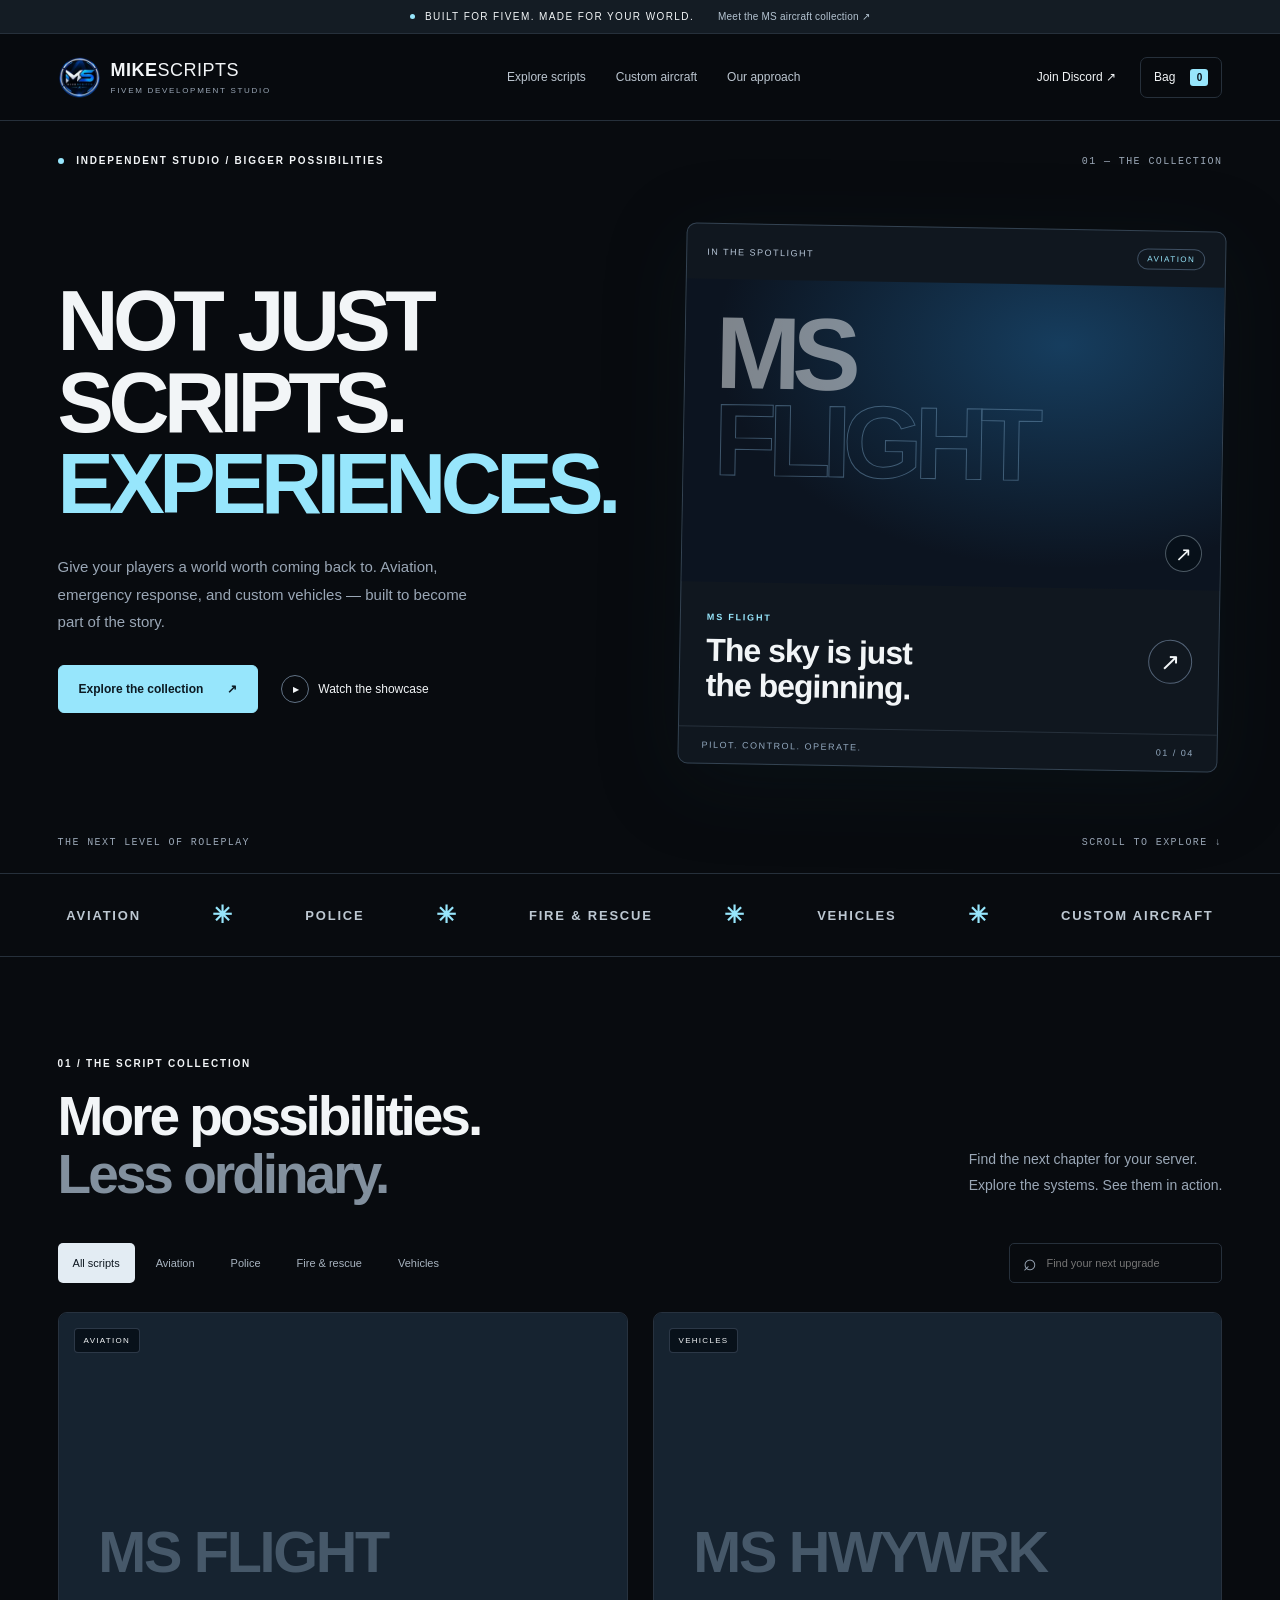
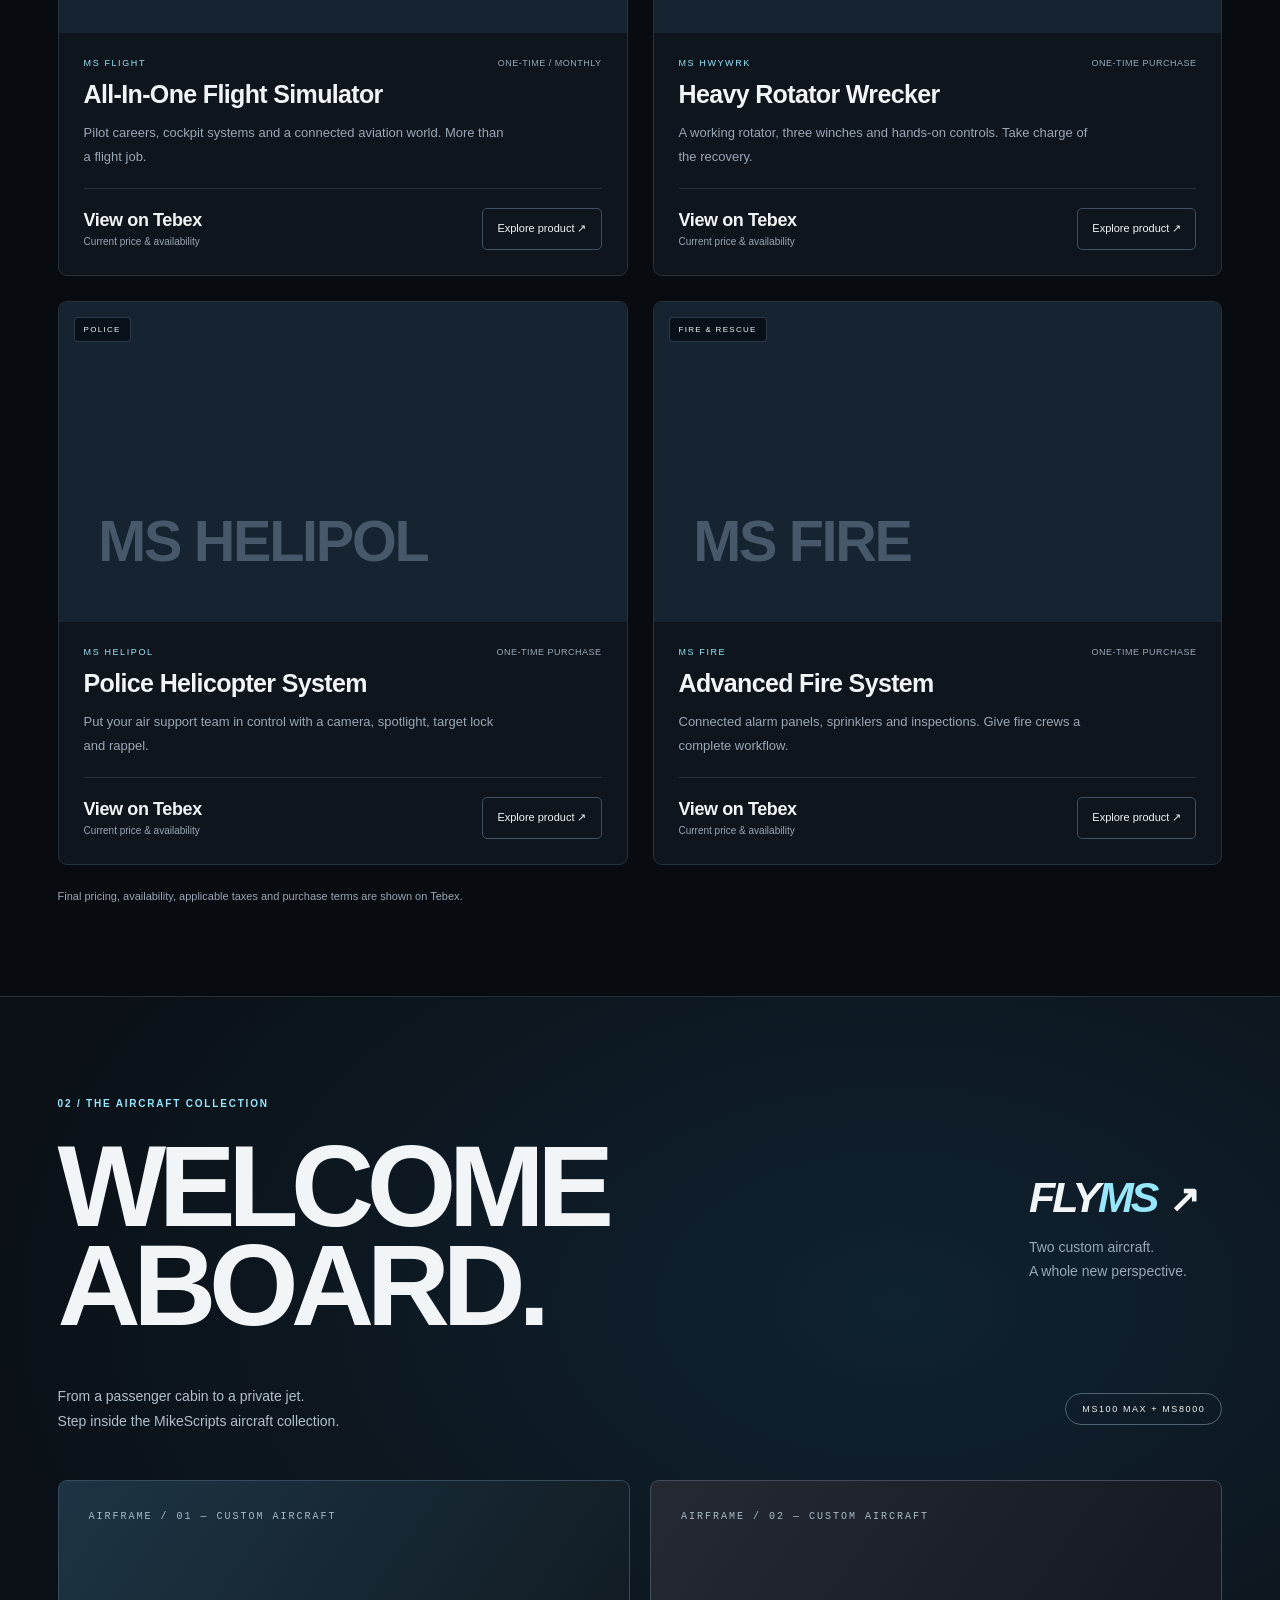
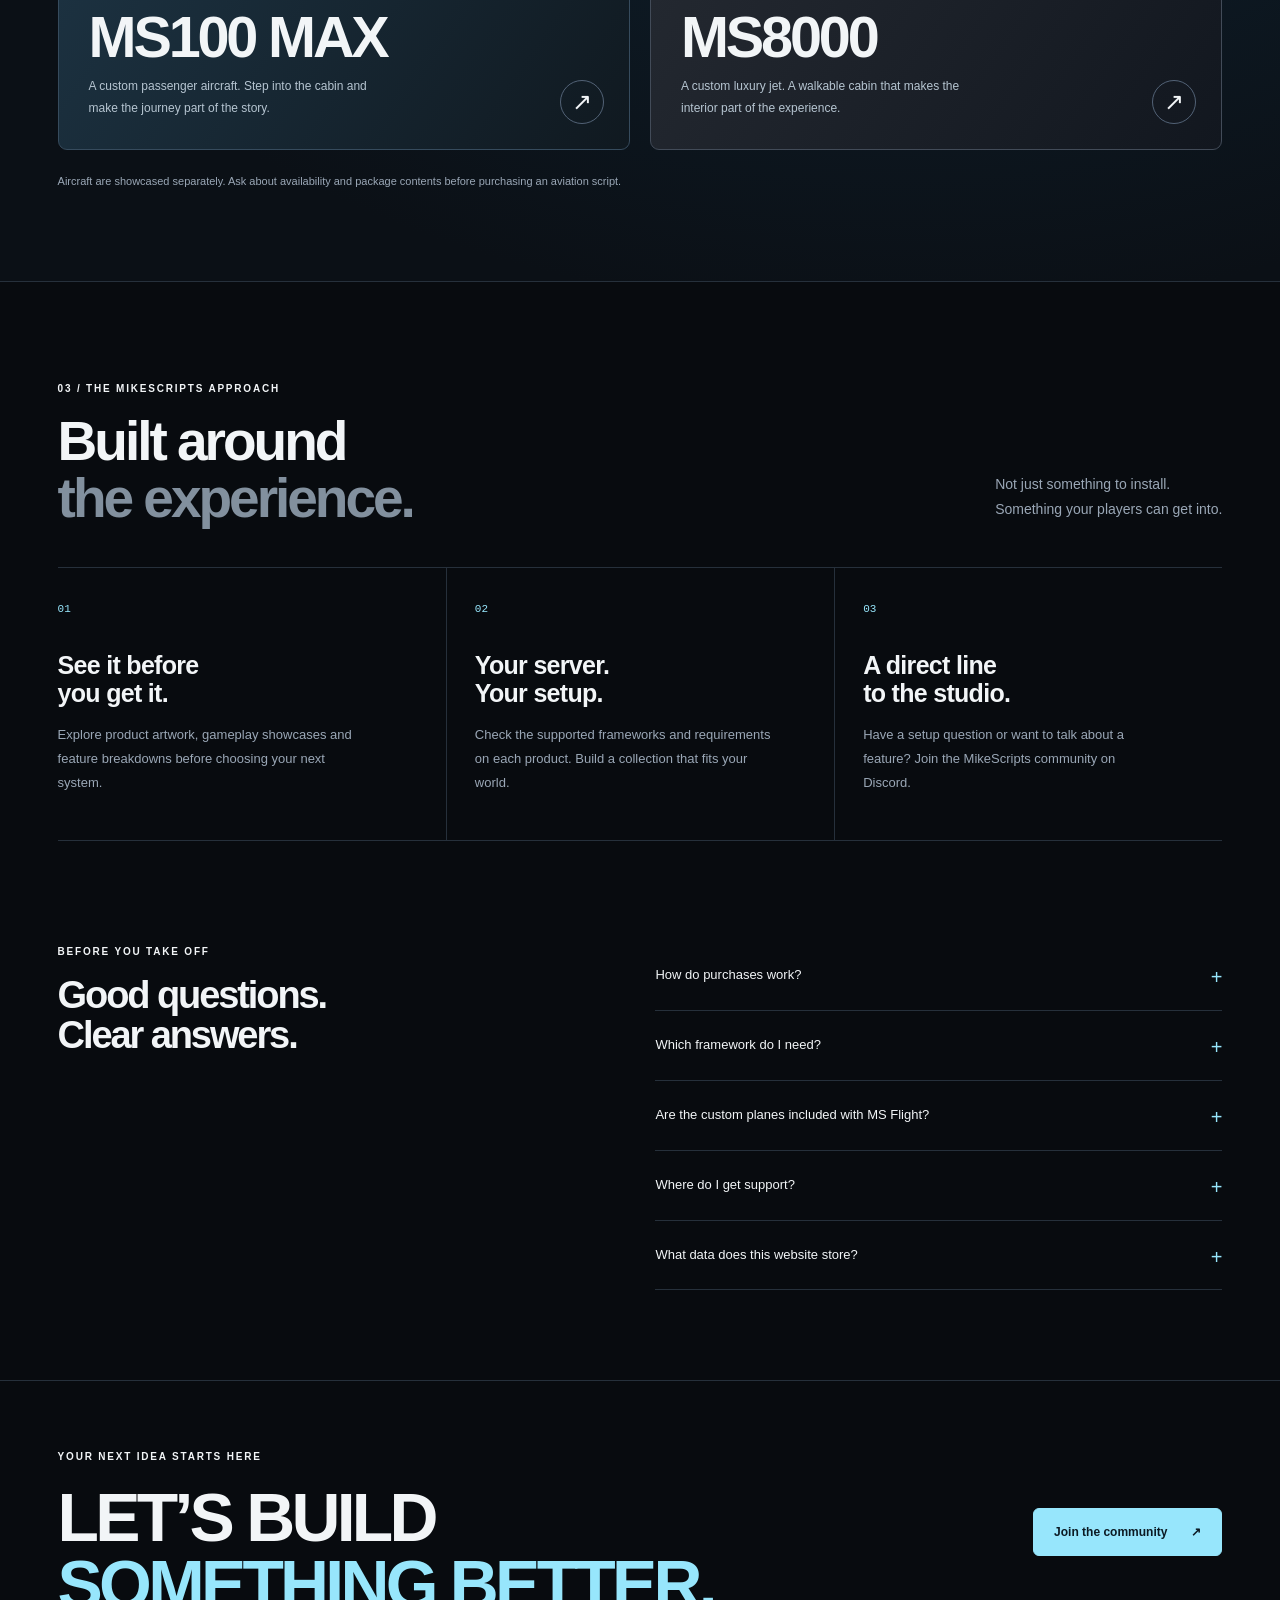
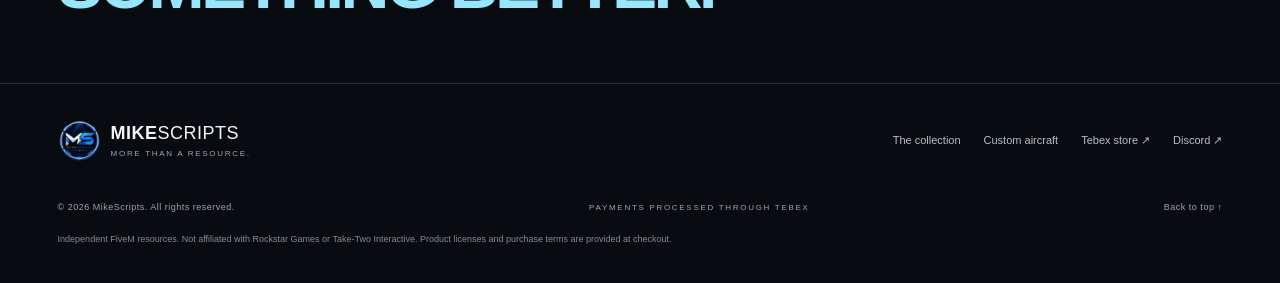
==== storefront/index.html @ effd9852 "Build responsive MikeScripts storefront with Tebex checkout flow, aircraft showcase, and tests" ====
<!doctype html>
<html lang="en">
<head>
  <meta charset="utf-8">
  <meta name="viewport" content="width=device-width, initial-scale=1">
  <meta name="theme-color" content="#080b0f">
  <meta name="description" content="MikeScripts. FiveM aviation, police, fire and recovery systems, plus the MS100 MAX and MS8000 custom aircraft. Purchases handled by Tebex.">
  <meta name="referrer" content="strict-origin-when-cross-origin">
  <title>MikeScripts — Make your world extraordinary.</title>
  <link rel="stylesheet" href="styles.css">
  <script defer src="brand.js"></script>
  <script defer src="config.js"></script>
  <script defer src="tebex.js"></script>
  <script defer src="app.js"></script>
</head>
<body>
  <a class="skip" href="#catalog">Skip to products</a>
  <div class="announcement"><span class="status-dot"></span> BUILT FOR FIVEM. MADE FOR YOUR WORLD. <a href="#aircraft">Meet the MS aircraft collection <span aria-hidden="true">↗</span></a></div>
  <header class="site-header">
    <a href="#home" class="brand" aria-label="MikeScripts home"><img class="brand-logo" alt="" width="43" height="43"><span>MIKE<span class="brand-light">SCRIPTS</span><small>FIVEM DEVELOPMENT STUDIO</small></span></a>
    <nav class="desktop-nav" aria-label="Main navigation"><a href="#catalog">Explore scripts</a><a href="#aircraft">Custom aircraft</a><a href="#about">Our approach</a></nav>
    <div class="nav-actions"><a class="support-link" data-discord target="_blank" rel="noopener noreferrer">Join Discord <span aria-hidden="true">↗</span></a><button class="cart-toggle" data-cart aria-label="Open basket">Bag <span class="cart-count">0</span></button><button class="menu-toggle" aria-expanded="false" aria-controls="mobile-menu" aria-label="Open navigation">☰</button></div>
  </header>
  <nav id="mobile-menu" class="mobile-menu" aria-label="Mobile navigation" hidden><a href="#catalog">Explore scripts</a><a href="#aircraft">Custom aircraft</a><a href="#about">Our approach</a><a data-discord target="_blank" rel="noopener noreferrer">Discord support ↗</a></nav>
  <main id="home">
    <section class="hero" aria-labelledby="hero-title">
      <div class="hero-topline"><span class="eyebrow"><i></i> INDEPENDENT STUDIO / BIGGER POSSIBILITIES</span><span class="hero-index">01 — THE COLLECTION</span></div>
      <div class="hero-layout"><div class="hero-copy"><h1 id="hero-title">NOT JUST<br>SCRIPTS.<br><span>EXPERIENCES.</span></h1><p>Give your players a world worth coming back to. Aviation, emergency response, and custom vehicles — built to become part of the story.</p><div class="hero-actions"><a class="button primary" href="#catalog">Explore the collection <span aria-hidden="true">↗</span></a><button class="text-button" data-watch-hero><span class="play-small" aria-hidden="true">▶</span> Watch the showcase</button></div></div>
      <div class="hero-feature"><div class="feature-top"><span>IN THE SPOTLIGHT</span><span class="mini-pill">AVIATION</span></div><button class="hero-art" data-product="flight" aria-label="Explore the Flight Simulator"><img id="hero-image" alt="MikeScripts Flight Simulator official product artwork" width="1000" height="563" fetchpriority="high"><span class="hero-art-fallback" aria-hidden="true">MS<br><span>FLIGHT</span></span><span class="art-open" aria-hidden="true">↗</span></button><div class="feature-bottom"><div><span class="eyebrow">MS FLIGHT</span><h2>The sky is just<br>the beginning.</h2></div><button class="circle-link" data-product="flight" aria-label="View Flight Simulator details">↗</button></div><div class="feature-footer"><span>PILOT. CONTROL. OPERATE.</span><span>01 / 04</span></div></div></div>
      <div class="hero-bottom"><span>THE NEXT LEVEL OF ROLEPLAY</span><a href="#catalog">SCROLL TO EXPLORE <span aria-hidden="true">↓</span></a></div>
    </section>
    <div class="world-strip" aria-label="Product categories"><span>AVIATION</span><i>✳</i><span>POLICE</span><i>✳</i><span>FIRE & RESCUE</span><i>✳</i><span>VEHICLES</span><i>✳</i><span>CUSTOM AIRCRAFT</span></div>
    <section class="section catalog" id="catalog" aria-labelledby="catalog-title"><div class="section-heading"><div><span class="eyebrow">01 / THE SCRIPT COLLECTION</span><h2 id="catalog-title">More possibilities.<br><span class="muted">Less ordinary.</span></h2></div><p>Find the next chapter for your server.<br>Explore the systems. See them in action.</p></div>
      <div class="catalog-toolbar"><div class="filters" role="group" aria-label="Filter products"><button data-filter="all" class="active" aria-pressed="true">All scripts</button><button data-filter="aviation" aria-pressed="false">Aviation</button><button data-filter="police" aria-pressed="false">Police</button><button data-filter="fire" aria-pressed="false">Fire & rescue</button><button data-filter="vehicles" aria-pressed="false">Vehicles</button></div><label class="search-box"><span aria-hidden="true">⌕</span><input id="search" type="search" placeholder="Find your next upgrade" aria-label="Search products"></label></div>
      <div id="product-grid" class="product-grid"></div><p id="empty-state" class="empty-state" hidden>No matching products. Try another category or search.</p><p id="catalog-note" class="catalog-note">Final pricing, availability, applicable taxes and purchase terms are shown on Tebex.</p>
    </section>
    <section id="aircraft" class="aircraft-section section" aria-labelledby="aircraft-title"><div class="aircraft-intro"><span class="eyebrow">02 / THE AIRCRAFT COLLECTION</span><div class="aircraft-heading"><h2 id="aircraft-title">WELCOME<br>ABOARD.</h2><div><div class="flyms">FLY<span>MS</span><span class="fly-arrow" aria-hidden="true">↗</span></div><p>Two custom aircraft.<br>A whole new perspective.</p></div></div><div class="aircraft-subhead"><p>From a passenger cabin to a private jet.<br>Step inside the MikeScripts aircraft collection.</p><span class="outline-pill">MS100 MAX + MS8000</span></div></div><div id="aircraft-grid" class="aircraft-grid"></div><p class="aircraft-disclaimer">Aircraft are showcased separately. Ask about availability and package contents before purchasing an aviation script.</p></section>
    <section id="about" class="section approach" aria-labelledby="approach-title"><div class="section-heading"><div><span class="eyebrow">03 / THE MIKESCRIPTS APPROACH</span><h2 id="approach-title">Built around<br><span class="muted">the experience.</span></h2></div><p>Not just something to install.<br>Something your players can get into.</p></div><div class="approach-grid"><article><span class="step">01</span><h3>See it before<br>you get it.</h3><p>Explore product artwork, gameplay showcases and feature breakdowns before choosing your next system.</p></article><article><span class="step">02</span><h3>Your server.<br>Your setup.</h3><p>Check the supported frameworks and requirements on each product. Build a collection that fits your world.</p></article><article><span class="step">03</span><h3>A direct line<br>to the studio.</h3><p>Have a setup question or want to talk about a feature? Join the MikeScripts community on Discord.</p></article></div></section>
    <section class="section faq" aria-labelledby="faq-title"><div><span class="eyebrow">BEFORE YOU TAKE OFF</span><h2 id="faq-title">Good questions.<br>Clear answers.</h2></div><div class="faq-list"><details><summary>How do purchases work?</summary><p>Choose a product here and complete the purchase through Tebex. Tebex shows the final price, applicable taxes, payment options and purchase terms before you pay.</p></details><details><summary>Which framework do I need?</summary><p>Compatibility varies by product. Open a product to see its requirements, then check the current Tebex listing. The wrecker can run standalone; its framework integrations are used for job permissions.</p></details><details><summary>Are the custom planes included with MS Flight?</summary><p>Do not assume aircraft are bundled with a script. MS100 MAX and MS8000 are shown as separate aircraft projects. Contact MikeScripts for current availability, pricing and exact package contents.</p></details><details><summary>Where do I get support?</summary><p>Use the Discord link to reach the MikeScripts community. Have your product name and Tebex order details ready when opening a support request.</p></details><details><summary>What data does this website store?</summary><p>Your product selections and temporary checkout session are stored in this browser tab. This site has no card or password fields. Product artwork is served by Tebex’s media provider. A YouTube video loads only after you choose to play it; checkout loads Tebex. Those providers and your hosting provider process connection data under their own policies.</p></details></div></section>
    <section class="community section"><div><span class="eyebrow">YOUR NEXT IDEA STARTS HERE</span><h2>LET’S BUILD<br><span>SOMETHING BETTER.</span></h2></div><a class="button primary" data-discord target="_blank" rel="noopener noreferrer">Join the community <span aria-hidden="true">↗</span></a></section>
  </main>
  <footer><div class="footer-top"><a href="#home" class="brand"><img class="brand-logo" alt="" width="43" height="43"><span>MIKE<span class="brand-light">SCRIPTS</span><small>MORE THAN A RESOURCE.</small></span></a><div><a href="#catalog">The collection</a><a href="#aircraft">Custom aircraft</a><a data-store target="_blank" rel="noopener noreferrer">Tebex store ↗</a><a data-discord target="_blank" rel="noopener noreferrer">Discord ↗</a></div></div><div class="footer-bottom"><span>© <span id="year">2026</span> MikeScripts. All rights reserved.</span><span>PAYMENTS PROCESSED THROUGH TEBEX</span><a href="#home">Back to top ↑</a></div><p class="legal-note">Independent FiveM resources. Not affiliated with Rockstar Games or Take-Two Interactive. Product licenses and purchase terms are provided at checkout.</p></footer>
  <dialog id="product-dialog" class="product-dialog" aria-labelledby="product-title"><button class="dialog-close" data-close aria-label="Close product details">×</button><div id="product-content"></div></dialog>
  <dialog id="media-dialog" class="media-dialog" aria-label="Product media viewer"><button class="dialog-close" data-close aria-label="Close media viewer">×</button><div id="media-content"></div></dialog>
  <dialog id="cart-dialog" class="cart-dialog" aria-labelledby="cart-title"><div class="cart-head"><div><span class="eyebrow">YOUR NEXT UPGRADE</span><h2 id="cart-title">Your bag<span class="accent">.</span></h2></div><button class="dialog-close" data-close aria-label="Close basket">×</button></div><div id="cart-items"></div><div id="checkout-stage" aria-live="polite"></div><div class="cart-foot"><p>Final price and taxes are confirmed by Tebex. Monthly plans are recurring and are never combined into a misleading one-time total.</p><button id="prepare-checkout" class="button primary">Continue to checkout ↗</button><a data-store target="_blank" rel="noopener noreferrer" class="text-button">Visit the Tebex store instead ↗</a></div></dialog>
  <div id="toast" class="toast" role="status" aria-live="polite"></div>
  <noscript><div class="noscript">JavaScript is required to browse this storefront. <a href="https://mikescripts.tebex.io">Visit MikeScripts on Tebex.</a></div></noscript>
</body>
</html>
---- storefront/styles.css ----
:root{color-scheme:dark;--bg:#080b0f;--surface:#10151b;--surface2:#141c24;--line:#26303b;--text:#f2f5f7;--muted:#9aa7b6;--accent:#97e6fc;--blue:#83bbff;--radius:16px;--max:1440px}*{box-sizing:border-box}html{scroll-behavior:smooth;scroll-padding-top:110px}body{margin:0;background:var(--bg);color:var(--text);font-family:Arial,Helvetica,sans-serif;-webkit-font-smoothing:antialiased}body:has(dialog[open]){overflow:hidden}a{color:inherit;text-decoration:none}button,input,select{font:inherit}button,a,input,summary,select{-webkit-tap-highlight-color:transparent}button{color:inherit;cursor:pointer}button:disabled{cursor:wait;opacity:.55}button:focus-visible,a:focus-visible,input:focus-visible,summary:focus-visible,select:focus-visible{outline:3px solid var(--accent);outline-offset:5px}button{border:0}img{display:block;max-width:100%}[hidden]{display:none!important}.skip{position:fixed;left:20px;top:-100px;z-index:100;background:var(--accent);color:#07111b;padding:15px}.skip:focus{top:10px}.announcement{min-height:34px;display:flex;gap:10px;align-items:center;justify-content:center;background:#141c24;border-bottom:1px solid var(--line);font-size:10px;letter-spacing:1.4px;padding:9px 16px}.announcement a{margin-left:14px;letter-spacing:.2px;color:#b4c3d1}.status-dot{width:5px;height:5px;border-radius:50%;background:var(--accent);display:inline-block}.site-header{min-height:87px;display:flex;align-items:center;justify-content:space-between;gap:25px;padding:17px 4.5%;border-bottom:1px solid var(--line);position:sticky;top:0;z-index:30;background:rgba(8,11,15,.94);backdrop-filter:blur(16px)}.brand{display:flex;align-items:center;gap:10px;font-size:18px;font-weight:900;letter-spacing:.5px;white-space:nowrap}.brand-logo{object-fit:contain}.brand-light{font-weight:400}.brand small{display:block;font-weight:400;font-size:8px;letter-spacing:1.7px;color:var(--muted);margin-top:5px}.desktop-nav,.nav-actions{display:flex;align-items:center;gap:30px;font-size:12px}.desktop-nav a{color:#bcc6d0}.desktop-nav a:hover,.support-link:hover{color:var(--accent)}.nav-actions{gap:24px}.support-link{font-size:12px}.cart-toggle{background:transparent;border:1px solid var(--line);border-radius:7px;padding:11px 13px;display:flex;gap:15px;align-items:center}.cart-count{background:var(--accent);color:#06111a;font-size:10px;font-weight:800;border-radius:3px;padding:3px 5px;min-width:18px;text-align:center}.menu-toggle{display:none;background:transparent;font-size:23px}.mobile-menu{position:fixed;z-index:40;left:0;right:0;top:86px;background:var(--surface);padding:24px;box-shadow:0 20px 40px #0008}.mobile-menu a{display:block;padding:15px 0;border-bottom:1px solid var(--line)}.hero,.section,footer{max-width:var(--max);margin-inline:auto;padding-inline:4.5%}.hero{padding-top:32px}.hero-topline,.hero-bottom{display:flex;justify-content:space-between;align-items:center}.eyebrow{font-size:10px;letter-spacing:1.8px;line-height:1.6;font-weight:600}.eyebrow i{width:6px;height:6px;display:inline-block;background:var(--accent);border-radius:50%;margin-right:8px}.hero-index,.hero-bottom{font-family:monospace;font-size:10px;letter-spacing:1.4px;color:var(--muted)}.hero-layout{display:grid;grid-template-columns:1.07fr 1fr;gap:4%;align-items:center;padding:58px 0 54px}.hero h1{font-size:clamp(54px,6.6vw,98px);letter-spacing:-.065em;line-height:.96;margin:0;font-weight:900}.hero h1>span{color:var(--accent)}.hero-copy>p{font-size:15px;line-height:1.85;max-width:430px;color:var(--muted);margin:28px 0}.hero-actions{display:flex;align-items:center;gap:23px;flex-wrap:wrap}.button{padding:16px 20px;display:inline-flex;align-items:center;justify-content:center;gap:24px;border:1px solid var(--line);font-size:12px;font-weight:700;border-radius:6px;min-height:48px;background:var(--surface2)}.button.primary{background:var(--accent);color:#0c1a23;border-color:var(--accent)}.button:hover{filter:brightness(1.09)}.text-button{background:transparent;padding:11px 0;font-size:12px;display:inline-flex;align-items:center;gap:9px}.play-small{width:28px;height:28px;border:1px solid #617285;border-radius:50%;display:inline-flex;align-items:center;justify-content:center;font-size:8px;padding-left:2px}.hero-feature{background:#10171f;border:1px solid #344352;border-radius:10px;overflow:hidden;transform:rotate(1deg);box-shadow:0 18px 80px #10202b44}.hero-feature:hover{transform:rotate(0);transition:transform .4s}.feature-top,.feature-footer{display:flex;justify-content:space-between;align-items:center;padding:17px 20px;font-size:9px;letter-spacing:1.5px}.feature-top{color:#b7c6d7}.mini-pill{font-size:8px;border:1px solid #3e4f62;padding:5px 9px;border-radius:30px;color:var(--accent)}.hero-art{padding:0;position:relative;display:block;width:100%;aspect-ratio:1000/563;overflow:hidden;background:radial-gradient(ellipse at 70% 20%,#163d5e,#0c1420 65%)}.hero-art img{position:relative;z-index:1;width:100%;height:100%;object-fit:cover}.hero-art-fallback{position:absolute;left:30px;top:10%;font-size:clamp(65px,8vw,110px);line-height:.85;font-weight:900;letter-spacing:-.08em;text-align:left;opacity:.5}.hero-art-fallback>span{-webkit-text-stroke:1px #6f96b5;color:transparent}.art-open{position:absolute;right:18px;bottom:18px;z-index:2;border-radius:50%;width:37px;height:37px;background:#071019c9;display:grid;place-items:center;border:1px solid #aabdc96b;font-size:20px}.feature-bottom{display:flex;justify-content:space-between;align-items:center;padding:24px 26px}.feature-bottom .eyebrow{color:var(--accent);font-size:9px}.feature-bottom h2{font-size:32px;line-height:1.08;letter-spacing:-1px;margin:9px 0 0}.circle-link{width:44px;height:44px;background:transparent;border:1px solid #526276;border-radius:50%;font-size:24px}.feature-footer{border-top:1px solid var(--line);padding:13px 23px;color:#93a9bf}.hero-bottom{padding:15px 0 25px}.world-strip{border-block:1px solid var(--line);display:flex;align-items:center;justify-content:space-evenly;padding:27px 20px;gap:25px;overflow:hidden;font-size:13px;letter-spacing:1.8px;font-weight:700;white-space:nowrap;color:#bdc8d2}.world-strip i{color:var(--accent);font-size:24px;font-style:normal}.section{padding-top:96px;padding-bottom:90px}.section-heading{display:flex;justify-content:space-between;gap:30px;align-items:flex-end;margin-bottom:40px}.section-heading h2,.faq h2{font-size:clamp(34px,4.3vw,60px);line-height:1.04;letter-spacing:-.055em;margin:16px 0 0}.muted{color:#82909e}.section-heading>p{font-size:14px;line-height:1.85;color:var(--muted);max-width:310px;margin:0 0 4px}.catalog-toolbar{display:flex;align-items:center;justify-content:space-between;gap:16px;margin-bottom:29px;flex-wrap:wrap}.filters{display:flex;gap:6px;flex-wrap:wrap}.filters button{background:transparent;color:#a8b4c0;padding:11px 14px;border-radius:5px;font-size:11px;border:1px solid transparent;min-height:40px}.filters button.active{background:#e3ecf3;color:#0e1720}.filters button:not(.active):hover{border-color:var(--line);color:white}.search-box{border:1px solid var(--line);display:flex;align-items:center;gap:9px;border-radius:5px;padding:0 13px;color:var(--muted)}.search-box>span{font-size:23px}.search-box input{background:transparent;border:0;color:white;padding:13px 0;font-size:11px;width:162px}.product-grid{display:grid;grid-template-columns:repeat(2,minmax(0,1fr));gap:25px}.product-card{background:#0f151c;border:1px solid #27323f;border-radius:9px;overflow:hidden;transition:border-color .2s,transform .2s}.product-card:hover{border-color:#5a7185;transform:translateY(-3px)}.product-art{display:block;position:relative;background:#162330;width:100%;aspect-ratio:1000/563;overflow:hidden;padding:0;text-align:left}.product-art img{width:100%;height:100%;object-fit:cover;position:relative;z-index:1;transition:transform .6s}.product-card:hover .product-art img{transform:scale(1.025)}.product-art .art-fallback{position:absolute;left:7%;bottom:16%;font-weight:900;font-size:clamp(28px,4.5vw,65px);line-height:1;letter-spacing:-.04em;color:#a8c4db55;max-width:80%}.card-category{position:absolute;left:15px;top:15px;z-index:2;background:#081018de;border:1px solid #5f718969;font-size:8px;letter-spacing:1.3px;padding:7px 9px;border-radius:4px}.card-content{padding:25px}.card-code{display:flex;align-items:center;justify-content:space-between;gap:10px;font-size:9px;letter-spacing:1.6px;color:var(--accent)}.card-code span:last-child{color:#99aabb;letter-spacing:.5px}.card-content h3{font-size:25px;letter-spacing:-.65px;line-height:1.1;margin:13px 0}.card-content p{font-size:13px;line-height:1.8;color:var(--muted);margin:0 0 20px;max-width:430px;min-height:46px}.card-bottom{display:flex;align-items:center;justify-content:space-between;gap:15px;padding-top:19px;border-top:1px solid var(--line)}.price{font-size:18px;font-weight:700;letter-spacing:-.4px}.price small{display:block;font-weight:400;font-size:10px;letter-spacing:0;color:var(--muted);margin-top:5px}.detail-link{background:transparent;border:1px solid #405063;font-size:11px;min-height:42px;border-radius:5px;padding:10px 14px}.catalog-note,.aircraft-disclaimer{font-size:11px;color:var(--muted);line-height:1.7;margin:22px 0 0}.empty-state{padding:60px;background:var(--surface);border:1px dashed var(--line);border-radius:10px;text-align:center;color:var(--muted)}.aircraft-section{border-block:1px solid var(--line);background:radial-gradient(ellipse at 70% 35%,#0f2230,#0b1016 75%);max-width:none;padding-inline:max(4.5%,calc((100vw - 1310px)/2))}.aircraft-intro>.eyebrow{color:var(--accent)}.aircraft-heading{display:flex;align-items:center;justify-content:space-between;gap:25px;margin-top:25px}.aircraft-heading h2{font-size:clamp(58px,9vw,130px);line-height:.86;letter-spacing:-.065em;margin:0}.aircraft-heading>div{padding-right:25px}.flyms{font-size:43px;font-style:italic;font-weight:900;letter-spacing:-3px}.flyms>span:first-child{color:var(--accent)}.fly-arrow{display:inline-block;font-size:37px;margin-left:13px;font-style:normal}.aircraft-heading p{font-size:14px;line-height:1.7;color:var(--muted)}.aircraft-subhead{display:flex;align-items:center;justify-content:space-between;margin:35px 0 32px;gap:20px}.aircraft-subhead p{font-size:14px;line-height:1.8;color:#b0c0cd}.outline-pill{font-size:9px;letter-spacing:1.6px;border:1px solid #4d6476;border-radius:30px;padding:10px 16px;white-space:nowrap}.aircraft-grid{display:grid;grid-template-columns:1fr 1fr;gap:20px}.aircraft-card{border:1px solid #364b5d;position:relative;border-radius:9px;overflow:hidden;background:linear-gradient(125deg,#1d3444,#101920);min-height:270px;padding:30px;display:flex;flex-direction:column;justify-content:space-between}.aircraft-card:last-child{background:linear-gradient(125deg,#252a32,#12171f);border-color:#424b58}.aircraft-card .serial{font-family:monospace;font-size:10px;letter-spacing:2px;color:#a8bbc9}.aircraft-card h3{font-size:clamp(32px,4.5vw,64px);line-height:.94;letter-spacing:-.055em;margin:22px 0 12px}.aircraft-card p{font-size:12px;line-height:1.8;color:#b6c5d1;max-width:290px;margin:0}.aircraft-card .circle-link{position:absolute;right:25px;bottom:25px;z-index:2}.aircraft-card .aircraft-thumb{position:absolute;inset:0;width:100%;height:100%;object-fit:cover;opacity:.27}.aircraft-card>div,.aircraft-card>.serial{position:relative;z-index:1}.approach-grid{display:grid;grid-template-columns:repeat(3,1fr);border-block:1px solid var(--line)}.approach-grid article{padding:30px 28px 32px 0}.approach-grid article+article{border-left:1px solid var(--line);padding-left:28px}.step{font-family:monospace;color:var(--accent);font-size:11px}.approach-grid h3{font-size:25px;line-height:1.12;letter-spacing:-.7px;margin:35px 0 16px}.approach-grid p{font-size:13px;line-height:1.85;color:var(--muted);max-width:300px}.faq{display:grid;grid-template-columns:1fr 1.15fr;gap:9%;padding-top:10px}.faq h2{font-size:38px;margin-top:16px}.faq-list details{border-bottom:1px solid var(--line)}.faq-list summary{list-style:none;position:relative;cursor:pointer;padding:24px 30px 24px 0;font-size:13px;line-height:1.6}.faq-list summary::-webkit-details-marker{display:none}.faq-list summary:after{content:'+';position:absolute;right:0;font-size:20px;top:20px;color:var(--accent)}.faq-list details[open] summary:after{content:'−'}.faq-list p{font-size:13px;line-height:1.9;color:var(--muted);margin:0 0 24px}.community{display:flex;justify-content:space-between;align-items:center;border-top:1px solid var(--line);padding-top:65px;padding-bottom:65px;gap:30px}.community h2{font-size:clamp(35px,5.3vw,75px);line-height:.98;letter-spacing:-.055em;margin:20px 0 0}.community h2>span{color:var(--accent)}.community .button{white-space:nowrap}footer{border-top:1px solid var(--line);padding-top:35px;padding-bottom:26px}.footer-top,.footer-bottom{display:flex;justify-content:space-between;align-items:center;gap:20px}.footer-top>div{display:flex;gap:23px;font-size:11px;color:#b3c0cc}.footer-bottom{font-size:9px;letter-spacing:.5px;color:var(--muted);padding-top:40px}.footer-bottom>span:nth-child(2){letter-spacing:1.7px;font-size:8px}.legal-note{font-size:9px;line-height:1.7;color:#7e8e9e;margin-top:20px}dialog{background:var(--surface);color:var(--text);border:1px solid #435264;box-shadow:0 30px 100px #000b;padding:0;border-radius:12px;width:min(1080px,94vw);max-height:90dvh}dialog::backdrop{background:#03070bd9;backdrop-filter:blur(6px)}.dialog-close{position:absolute;right:15px;top:14px;z-index:5;background:#0a111be8;width:38px;height:38px;border:1px solid #5c6e82;border-radius:50%;font-size:26px;font-weight:300;line-height:1;display:grid;place-items:center}.product-detail-layout{display:grid;grid-template-columns:1.08fr 1fr;min-height:570px}.detail-media{background:#0a1017;padding:28px;display:flex;flex-direction:column;justify-content:center;gap:16px}.detail-cover{display:block;width:100%;aspect-ratio:1000/563;background:#192b3b;object-fit:contain;border-radius:7px}.detail-title-art{min-height:260px;display:flex;align-items:center;font-size:60px;font-weight:900;letter-spacing:-4px;color:#b9d3e3}.media-thumbs{display:flex;gap:9px;flex-wrap:wrap}.media-thumbs button{border:1px solid #415369;background:#162330;border-radius:5px;font-size:11px;padding:12px;min-height:44px}.detail-copy{padding:60px 32px 32px;display:flex;flex-direction:column}.detail-copy h2{font-size:37px;line-height:1.02;letter-spacing:-1.5px;margin:16px 0}.detail-copy>p{font-size:13px;line-height:1.85;color:#b0bfcd;margin:0 0 18px}.detail-tags{display:flex;gap:6px;flex-wrap:wrap;margin:3px 0 20px}.detail-tags span{font-size:9px;background:#1b2937;border:1px solid #3b5064;border-radius:4px;padding:6px 8px}.features{display:grid;gap:11px;margin:0 0 23px;padding:0;list-style:none}.features li{font-size:12px;line-height:1.6;position:relative;padding-left:19px}.features li:before{content:'↗';position:absolute;left:0;color:var(--accent)}.requirements{font-size:11px;line-height:1.8;color:#a2b2c3;background:#0c131c;padding:15px;border-radius:7px;margin-bottom:20px}.variant-label{font-size:10px;letter-spacing:1px;margin-bottom:8px}.variant-select{background:#0b141e;border:1px solid #42556a;border-radius:5px;padding:13px;color:white;width:100%;font-size:12px;margin-bottom:14px}.detail-buy{display:flex;align-items:center;justify-content:space-between;gap:15px;margin-top:auto}.detail-source{font-size:10px;color:var(--muted);margin-top:17px}.media-dialog{width:min(1150px,96vw);background:#020408}.media-dialog iframe{border:0;display:block;width:100%;aspect-ratio:16/9}.media-dialog img{max-height:83dvh;width:100%;object-fit:contain}.media-caption{padding:14px 22px;font-size:12px;color:#bbcad8}.cart-dialog{width:min(480px,100vw);max-height:100dvh;height:100dvh;margin:0 0 0 auto;border-radius:0;border-right:0;overflow:auto}.cart-head{padding:32px 28px;border-bottom:1px solid var(--line);position:relative}.cart-head h2{font-size:37px;letter-spacing:-1.5px;margin:12px 0 0}.cart-head .eyebrow{font-size:9px}.cart-head .dialog-close{top:29px;right:22px}.accent{color:var(--accent)}#cart-items{padding:8px 28px}.cart-item{padding:22px 0;border-bottom:1px solid var(--line);display:flex;align-items:center;justify-content:space-between;gap:18px}.cart-item h3{font-size:15px;letter-spacing:-.4px;margin:0 0 8px}.cart-item p{color:var(--muted);font-size:11px;margin:0;line-height:1.7}.remove-item{color:#a9b9c8;background:transparent;font-size:20px;min-width:36px;min-height:44px}.cart-empty{font-size:14px;line-height:1.8;color:var(--muted);padding:35px 0}.cart-foot{padding:18px 28px 30px}.cart-foot>p{color:var(--muted);font-size:11px;line-height:1.85;margin:0 0 20px}.cart-foot .button{width:100%}.cart-foot .text-button{display:flex;justify-content:center;font-size:11px;margin-top:10px}#checkout-stage{padding:0 28px}#checkout-stage:empty{padding:0}#checkout-stage p{font-size:12px;line-height:1.8;margin:20px 0}#checkout-stage .button{width:100%;margin-bottom:9px}#checkout-stage .error{padding:15px;background:#321b21;border:1px solid #754450;border-radius:6px;color:#ffd2d8}#checkout-stage .notice{padding:15px;background:#152739;border:1px solid #3a536b;border-radius:6px;color:#c6dced}.basket-total{border:1px solid #385268;border-radius:6px;padding:16px;margin:15px 0;font-size:12px;line-height:1.8}.basket-total strong{display:block;font-size:24px}.checkout-ready-link{font-size:11px;display:block;text-align:center;padding:15px}.toast{position:fixed;bottom:24px;left:50%;transform:translate(-50%,20px);opacity:0;pointer-events:none;z-index:100;background:#e5f3fa;color:#0b1823;border:1px solid #94cbeb;border-radius:7px;padding:15px 22px;font-size:12px;box-shadow:0 10px 40px #0009;max-width:calc(100vw - 35px);transition:opacity .2s,transform .2s}.toast.show{opacity:1;transform:translate(-50%,0)}.noscript{position:fixed;bottom:0;padding:20px;background:#cdeaff;color:#0a141d;z-index:100;width:100%;text-align:center}
@media(min-width:1440px){.hero,.section:not(.aircraft-section),footer{padding-inline:65px}}@media(max-width:1100px){.desktop-nav{gap:18px}.nav-actions{gap:16px}.hero h1{font-size:6.9vw}.hero-actions{gap:15px}.hero-actions .button{padding:14px;font-size:11px}.hero-actions .text-button{font-size:11px}.world-strip{justify-content:flex-start;font-size:11px}.feature-bottom h2{font-size:27px}.hero-layout{gap:3%}.hero-copy>p{font-size:14px}.search-box input{width:140px}.filters button{padding-inline:11px}}
@media(max-width:800px){.desktop-nav,.support-link{display:none}.menu-toggle{display:block}.site-header{min-height:78px;padding:15px 5%}.brand{font-size:16px}.brand-logo{width:36px;height:36px}.brand small{font-size:7px}.announcement{font-size:8px;letter-spacing:.8px}.announcement a{display:none}.hero{padding-inline:5%}.hero-index{display:none}.hero-topline .eyebrow{font-size:8px}.hero-layout{grid-template-columns:1fr;gap:40px;padding:40px 0}.hero h1{font-size:clamp(49px,11.5vw,85px)}.hero-copy>p{max-width:440px;font-size:14px}.hero-feature{max-width:560px;transform:none;width:100%}.feature-bottom h2{font-size:30px}.hero-actions{gap:21px}.hero-bottom{font-size:8px;letter-spacing:.8px}.world-strip{padding:20px;gap:22px}.section{padding:65px 5%}.section-heading{align-items:flex-start;flex-direction:column;gap:20px;margin-bottom:28px}.section-heading h2{font-size:42px}.section-heading>p{font-size:13px}.search-box{flex:1;max-width:100%}.search-box input{width:100%}.filters{gap:3px}.filters button{font-size:10px;padding:10px 11px}.product-grid{gap:15px}.card-content{padding:19px}.card-content h3{font-size:21px}.card-content p{font-size:12px;line-height:1.7}.card-code{font-size:8px;flex-wrap:wrap}.card-bottom{align-items:flex-start;gap:14px}.price{font-size:15px}.detail-link{font-size:10px;padding:9px}.aircraft-heading h2{font-size:clamp(48px,10vw,85px)}.flyms{font-size:28px;letter-spacing:-2px}.fly-arrow{font-size:24px;margin-left:8px}.aircraft-heading>div{padding:0}.aircraft-heading p{font-size:12px}.aircraft-subhead{flex-wrap:wrap;margin-top:25px}.aircraft-card{padding:25px;min-height:280px}.aircraft-card h3{font-size:40px}.aircraft-card p{font-size:11px;max-width:75%}.aircraft-card .circle-link{right:15px;bottom:20px;width:35px;height:35px;font-size:21px}.approach-grid h3{font-size:21px}.approach-grid p{font-size:12px}.approach-grid article{padding-right:17px}.approach-grid article+article{padding-left:17px}.faq{grid-template-columns:1fr;gap:20px;padding-top:0}.community{align-items:flex-start;flex-direction:column}.community h2{font-size:clamp(32px,7vw,58px)}footer{padding:30px 5%}.footer-top{align-items:flex-start;flex-direction:column;gap:24px}.footer-top>div{gap:20px;flex-wrap:wrap}.footer-bottom{flex-wrap:wrap;row-gap:17px;padding-top:28px}.product-detail-layout{grid-template-columns:1fr}.detail-media{padding:20px;padding-top:65px}.detail-copy{padding:25px}.detail-copy h2{font-size:32px}.detail-cover{max-height:360px}.media-thumbs button{font-size:10px}.mobile-menu{top:78px}}
@media(max-width:520px){.product-grid{grid-template-columns:1fr}.catalog-toolbar{gap:16px}.filters{width:100%}.card-content{padding:23px}.card-content h3{font-size:26px}.card-content p{font-size:13px;min-height:0}.price{font-size:17px}.detail-link{font-size:11px}.card-code{font-size:9px}.aircraft-grid{grid-template-columns:1fr}.aircraft-card{min-height:245px}.aircraft-card h3{font-size:53px}.aircraft-heading{align-items:flex-end}.aircraft-heading h2{font-size:13vw}.aircraft-heading>div>p{display:none}.flyms{font-size:23px;letter-spacing:-1.5px}.fly-arrow{display:none}.aircraft-subhead p{font-size:12px}.approach-grid{grid-template-columns:1fr}.approach-grid article{padding:28px 0}.approach-grid article+article{padding:28px 0;border-left:0;border-top:1px solid var(--line)}.approach-grid h3{margin:19px 0 12px;font-size:26px}.approach-grid p{font-size:13px;max-width:340px}.section-heading h2{font-size:36px}.hero-topline .eyebrow{letter-spacing:1.2px}.hero-actions{gap:18px}.hero-actions .button{font-size:11px;padding:15px}.hero-actions .text-button{font-size:11px}.hero h1{font-size:11.4vw}.hero-bottom>span{display:none}.hero-bottom{justify-content:flex-end}.announcement{font-size:8px}.hero-copy>p{margin-top:22px}.detail-buy{flex-wrap:wrap}.detail-buy .button{flex:1}.footer-bottom>span:nth-child(2){width:100%;order:3}.cart-head{padding-top:30px}.community h2{font-size:8vw}}
@media(prefers-reduced-motion:reduce){html{scroll-behavior:auto}*,*:before,*:after{transition:none!important;animation:none!important}.product-card:hover,.hero-feature{transform:none}.product-card:hover .product-art img{transform:none}}
@media(max-width:520px){.site-header{gap:10px}.nav-actions{gap:8px}.brand{font-size:14px;gap:7px}.brand-logo{width:32px;height:32px}.brand small{font-size:6px}.cart-toggle{gap:8px;padding:10px 9px}.menu-toggle{padding:4px}}
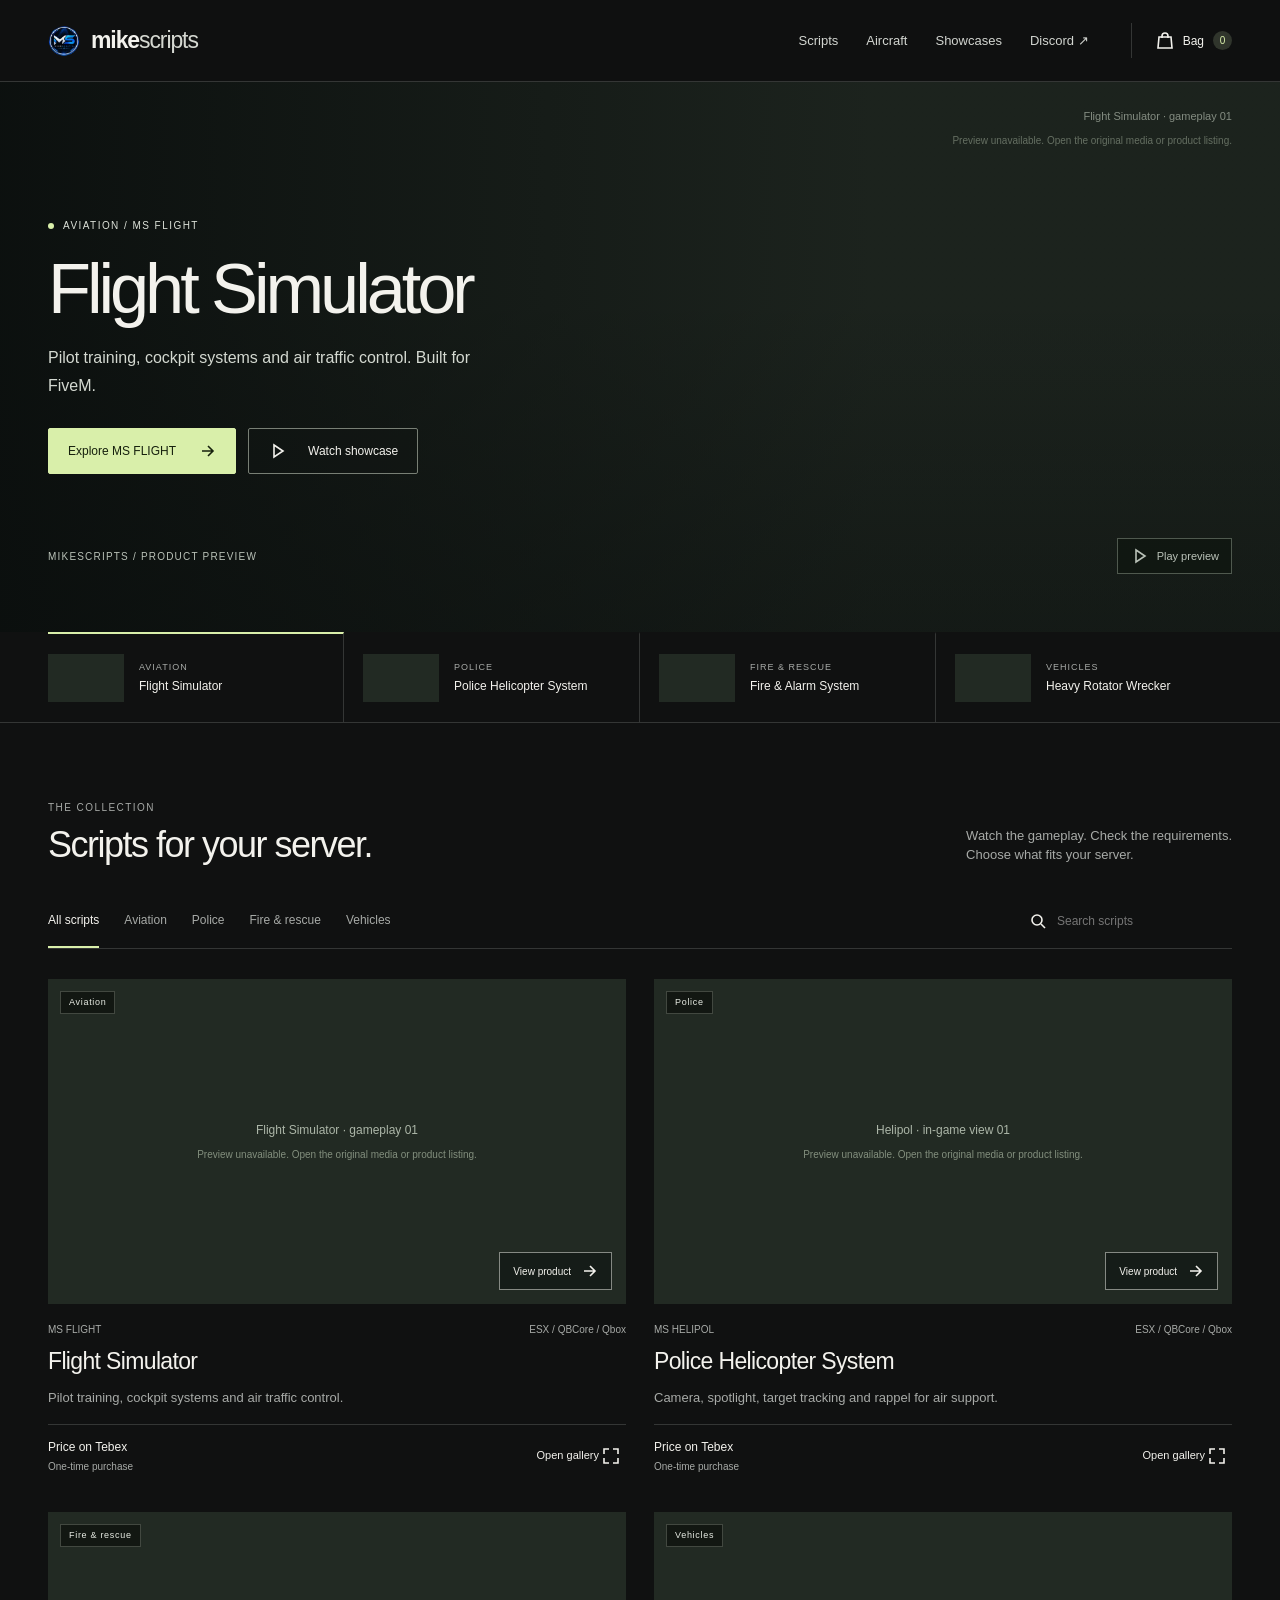
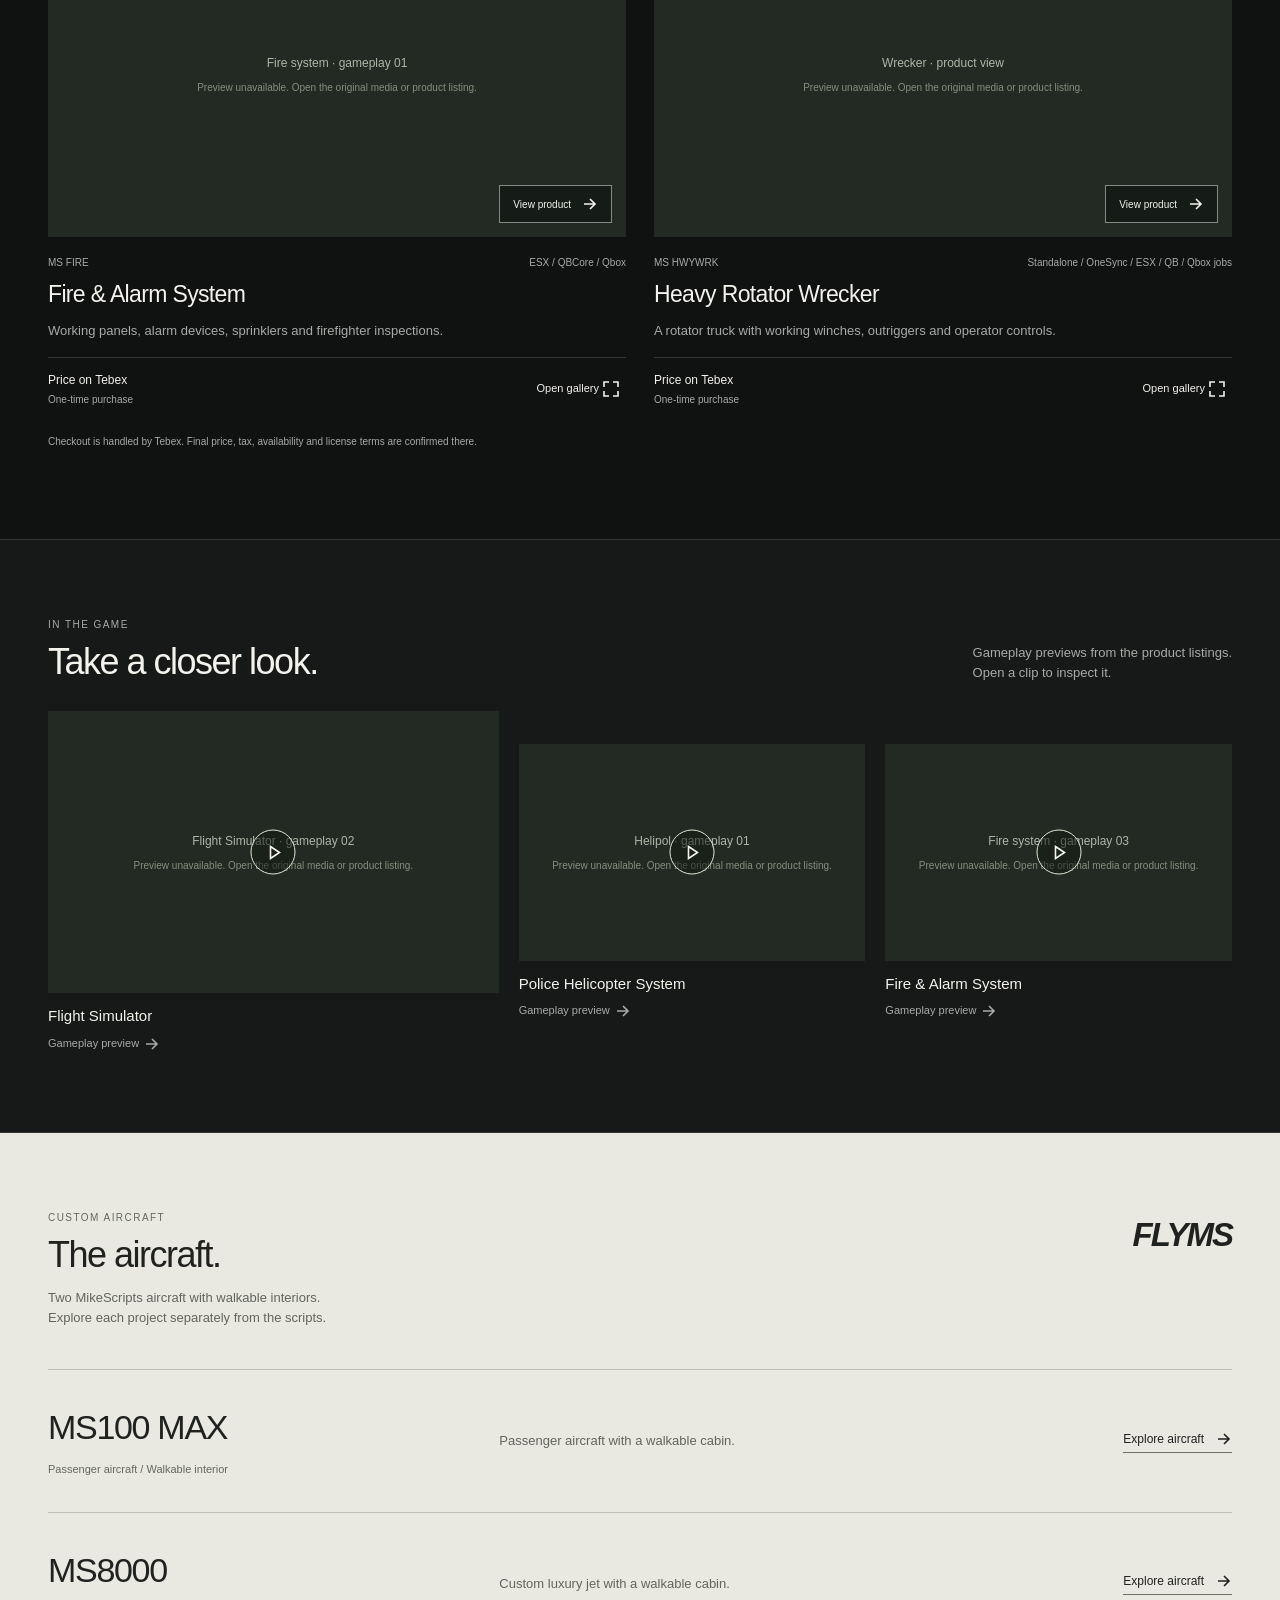
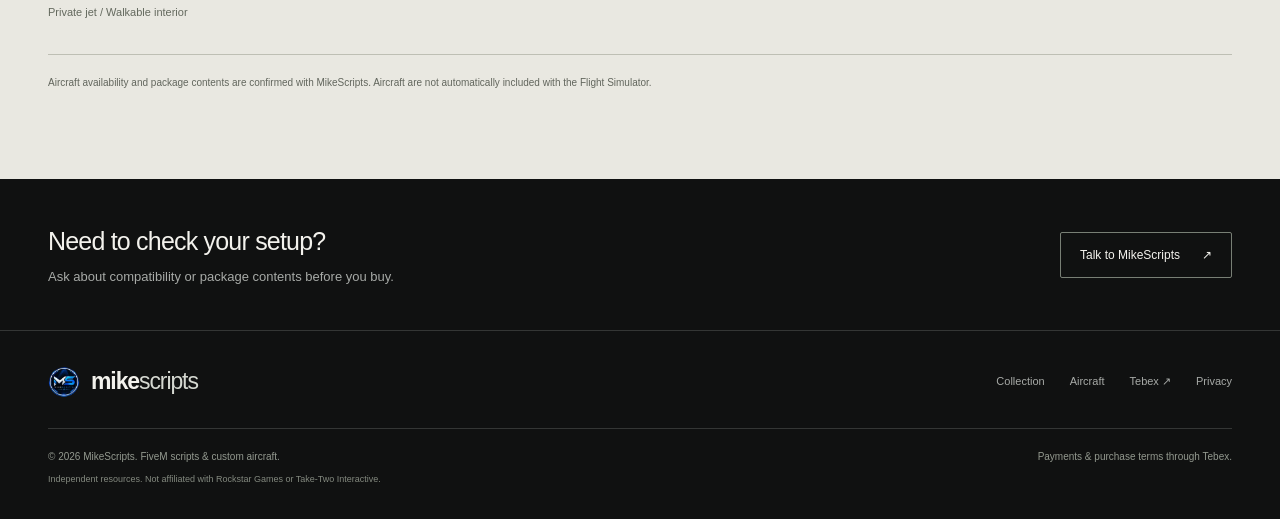
==== commit 9621a89d: "Rebuild storefront around product media, full product pages and local media editor" ====
--- a/storefront/index.html
+++ b/storefront/index.html
@@ -1,49 +1,3 @@
 <!doctype html>
-<html lang="en">
-<head>
-  <meta charset="utf-8">
-  <meta name="viewport" content="width=device-width, initial-scale=1">
-  <meta name="theme-color" content="#080b0f">
-  <meta name="description" content="MikeScripts. FiveM aviation, police, fire and recovery systems, plus the MS100 MAX and MS8000 custom aircraft. Purchases handled by Tebex.">
-  <meta name="referrer" content="strict-origin-when-cross-origin">
-  <title>MikeScripts — Make your world extraordinary.</title>
-  <link rel="stylesheet" href="styles.css">
-  <script defer src="brand.js"></script>
-  <script defer src="config.js"></script>
-  <script defer src="tebex.js"></script>
-  <script defer src="app.js"></script>
-</head>
-<body>
-  <a class="skip" href="#catalog">Skip to products</a>
-  <div class="announcement"><span class="status-dot"></span> BUILT FOR FIVEM. MADE FOR YOUR WORLD. <a href="#aircraft">Meet the MS aircraft collection <span aria-hidden="true">↗</span></a></div>
-  <header class="site-header">
-    <a href="#home" class="brand" aria-label="MikeScripts home"><img class="brand-logo" alt="" width="43" height="43"><span>MIKE<span class="brand-light">SCRIPTS</span><small>FIVEM DEVELOPMENT STUDIO</small></span></a>
-    <nav class="desktop-nav" aria-label="Main navigation"><a href="#catalog">Explore scripts</a><a href="#aircraft">Custom aircraft</a><a href="#about">Our approach</a></nav>
-    <div class="nav-actions"><a class="support-link" data-discord target="_blank" rel="noopener noreferrer">Join Discord <span aria-hidden="true">↗</span></a><button class="cart-toggle" data-cart aria-label="Open basket">Bag <span class="cart-count">0</span></button><button class="menu-toggle" aria-expanded="false" aria-controls="mobile-menu" aria-label="Open navigation">☰</button></div>
-  </header>
-  <nav id="mobile-menu" class="mobile-menu" aria-label="Mobile navigation" hidden><a href="#catalog">Explore scripts</a><a href="#aircraft">Custom aircraft</a><a href="#about">Our approach</a><a data-discord target="_blank" rel="noopener noreferrer">Discord support ↗</a></nav>
-  <main id="home">
-    <section class="hero" aria-labelledby="hero-title">
-      <div class="hero-topline"><span class="eyebrow"><i></i> INDEPENDENT STUDIO / BIGGER POSSIBILITIES</span><span class="hero-index">01 — THE COLLECTION</span></div>
-      <div class="hero-layout"><div class="hero-copy"><h1 id="hero-title">NOT JUST<br>SCRIPTS.<br><span>EXPERIENCES.</span></h1><p>Give your players a world worth coming back to. Aviation, emergency response, and custom vehicles — built to become part of the story.</p><div class="hero-actions"><a class="button primary" href="#catalog">Explore the collection <span aria-hidden="true">↗</span></a><button class="text-button" data-watch-hero><span class="play-small" aria-hidden="true">▶</span> Watch the showcase</button></div></div>
-      <div class="hero-feature"><div class="feature-top"><span>IN THE SPOTLIGHT</span><span class="mini-pill">AVIATION</span></div><button class="hero-art" data-product="flight" aria-label="Explore the Flight Simulator"><img id="hero-image" alt="MikeScripts Flight Simulator official product artwork" width="1000" height="563" fetchpriority="high"><span class="hero-art-fallback" aria-hidden="true">MS<br><span>FLIGHT</span></span><span class="art-open" aria-hidden="true">↗</span></button><div class="feature-bottom"><div><span class="eyebrow">MS FLIGHT</span><h2>The sky is just<br>the beginning.</h2></div><button class="circle-link" data-product="flight" aria-label="View Flight Simulator details">↗</button></div><div class="feature-footer"><span>PILOT. CONTROL. OPERATE.</span><span>01 / 04</span></div></div></div>
-      <div class="hero-bottom"><span>THE NEXT LEVEL OF ROLEPLAY</span><a href="#catalog">SCROLL TO EXPLORE <span aria-hidden="true">↓</span></a></div>
-    </section>
-    <div class="world-strip" aria-label="Product categories"><span>AVIATION</span><i>✳</i><span>POLICE</span><i>✳</i><span>FIRE & RESCUE</span><i>✳</i><span>VEHICLES</span><i>✳</i><span>CUSTOM AIRCRAFT</span></div>
-    <section class="section catalog" id="catalog" aria-labelledby="catalog-title"><div class="section-heading"><div><span class="eyebrow">01 / THE SCRIPT COLLECTION</span><h2 id="catalog-title">More possibilities.<br><span class="muted">Less ordinary.</span></h2></div><p>Find the next chapter for your server.<br>Explore the systems. See them in action.</p></div>
-      <div class="catalog-toolbar"><div class="filters" role="group" aria-label="Filter products"><button data-filter="all" class="active" aria-pressed="true">All scripts</button><button data-filter="aviation" aria-pressed="false">Aviation</button><button data-filter="police" aria-pressed="false">Police</button><button data-filter="fire" aria-pressed="false">Fire & rescue</button><button data-filter="vehicles" aria-pressed="false">Vehicles</button></div><label class="search-box"><span aria-hidden="true">⌕</span><input id="search" type="search" placeholder="Find your next upgrade" aria-label="Search products"></label></div>
-      <div id="product-grid" class="product-grid"></div><p id="empty-state" class="empty-state" hidden>No matching products. Try another category or search.</p><p id="catalog-note" class="catalog-note">Final pricing, availability, applicable taxes and purchase terms are shown on Tebex.</p>
-    </section>
-    <section id="aircraft" class="aircraft-section section" aria-labelledby="aircraft-title"><div class="aircraft-intro"><span class="eyebrow">02 / THE AIRCRAFT COLLECTION</span><div class="aircraft-heading"><h2 id="aircraft-title">WELCOME<br>ABOARD.</h2><div><div class="flyms">FLY<span>MS</span><span class="fly-arrow" aria-hidden="true">↗</span></div><p>Two custom aircraft.<br>A whole new perspective.</p></div></div><div class="aircraft-subhead"><p>From a passenger cabin to a private jet.<br>Step inside the MikeScripts aircraft collection.</p><span class="outline-pill">MS100 MAX + MS8000</span></div></div><div id="aircraft-grid" class="aircraft-grid"></div><p class="aircraft-disclaimer">Aircraft are showcased separately. Ask about availability and package contents before purchasing an aviation script.</p></section>
-    <section id="about" class="section approach" aria-labelledby="approach-title"><div class="section-heading"><div><span class="eyebrow">03 / THE MIKESCRIPTS APPROACH</span><h2 id="approach-title">Built around<br><span class="muted">the experience.</span></h2></div><p>Not just something to install.<br>Something your players can get into.</p></div><div class="approach-grid"><article><span class="step">01</span><h3>See it before<br>you get it.</h3><p>Explore product artwork, gameplay showcases and feature breakdowns before choosing your next system.</p></article><article><span class="step">02</span><h3>Your server.<br>Your setup.</h3><p>Check the supported frameworks and requirements on each product. Build a collection that fits your world.</p></article><article><span class="step">03</span><h3>A direct line<br>to the studio.</h3><p>Have a setup question or want to talk about a feature? Join the MikeScripts community on Discord.</p></article></div></section>
-    <section class="section faq" aria-labelledby="faq-title"><div><span class="eyebrow">BEFORE YOU TAKE OFF</span><h2 id="faq-title">Good questions.<br>Clear answers.</h2></div><div class="faq-list"><details><summary>How do purchases work?</summary><p>Choose a product here and complete the purchase through Tebex. Tebex shows the final price, applicable taxes, payment options and purchase terms before you pay.</p></details><details><summary>Which framework do I need?</summary><p>Compatibility varies by product. Open a product to see its requirements, then check the current Tebex listing. The wrecker can run standalone; its framework integrations are used for job permissions.</p></details><details><summary>Are the custom planes included with MS Flight?</summary><p>Do not assume aircraft are bundled with a script. MS100 MAX and MS8000 are shown as separate aircraft projects. Contact MikeScripts for current availability, pricing and exact package contents.</p></details><details><summary>Where do I get support?</summary><p>Use the Discord link to reach the MikeScripts community. Have your product name and Tebex order details ready when opening a support request.</p></details><details><summary>What data does this website store?</summary><p>Your product selections and temporary checkout session are stored in this browser tab. This site has no card or password fields. Product artwork is served by Tebex’s media provider. A YouTube video loads only after you choose to play it; checkout loads Tebex. Those providers and your hosting provider process connection data under their own policies.</p></details></div></section>
-    <section class="community section"><div><span class="eyebrow">YOUR NEXT IDEA STARTS HERE</span><h2>LET’S BUILD<br><span>SOMETHING BETTER.</span></h2></div><a class="button primary" data-discord target="_blank" rel="noopener noreferrer">Join the community <span aria-hidden="true">↗</span></a></section>
-  </main>
-  <footer><div class="footer-top"><a href="#home" class="brand"><img class="brand-logo" alt="" width="43" height="43"><span>MIKE<span class="brand-light">SCRIPTS</span><small>MORE THAN A RESOURCE.</small></span></a><div><a href="#catalog">The collection</a><a href="#aircraft">Custom aircraft</a><a data-store target="_blank" rel="noopener noreferrer">Tebex store ↗</a><a data-discord target="_blank" rel="noopener noreferrer">Discord ↗</a></div></div><div class="footer-bottom"><span>© <span id="year">2026</span> MikeScripts. All rights reserved.</span><span>PAYMENTS PROCESSED THROUGH TEBEX</span><a href="#home">Back to top ↑</a></div><p class="legal-note">Independent FiveM resources. Not affiliated with Rockstar Games or Take-Two Interactive. Product licenses and purchase terms are provided at checkout.</p></footer>
-  <dialog id="product-dialog" class="product-dialog" aria-labelledby="product-title"><button class="dialog-close" data-close aria-label="Close product details">×</button><div id="product-content"></div></dialog>
-  <dialog id="media-dialog" class="media-dialog" aria-label="Product media viewer"><button class="dialog-close" data-close aria-label="Close media viewer">×</button><div id="media-content"></div></dialog>
-  <dialog id="cart-dialog" class="cart-dialog" aria-labelledby="cart-title"><div class="cart-head"><div><span class="eyebrow">YOUR NEXT UPGRADE</span><h2 id="cart-title">Your bag<span class="accent">.</span></h2></div><button class="dialog-close" data-close aria-label="Close basket">×</button></div><div id="cart-items"></div><div id="checkout-stage" aria-live="polite"></div><div class="cart-foot"><p>Final price and taxes are confirmed by Tebex. Monthly plans are recurring and are never combined into a misleading one-time total.</p><button id="prepare-checkout" class="button primary">Continue to checkout ↗</button><a data-store target="_blank" rel="noopener noreferrer" class="text-button">Visit the Tebex store instead ↗</a></div></dialog>
-  <div id="toast" class="toast" role="status" aria-live="polite"></div>
-  <noscript><div class="noscript">JavaScript is required to browse this storefront. <a href="https://mikescripts.tebex.io">Visit MikeScripts on Tebex.</a></div></noscript>
-</body>
-</html>
+<html lang="en"><head><meta charset="utf-8"><meta name="viewport" content="width=device-width,initial-scale=1"><base href="./"><title>MikeScripts — FiveM scripts &amp; custom aircraft</title><meta name="description" content="Explore MikeScripts aviation, police, fire and recovery scripts, plus MS100 MAX and MS8000 custom aircraft. Watch product media and purchase through Tebex."><meta name="theme-color" content="#101111"><meta name="referrer" content="strict-origin-when-cross-origin"><meta property="og:title" content="MikeScripts — FiveM scripts &amp; custom aircraft"><meta property="og:description" content="Explore MikeScripts aviation, police, fire and recovery scripts, plus MS100 MAX and MS8000 custom aircraft. Watch product media and purchase through Tebex."><link rel="stylesheet" href="site.css"><script defer src="brand.js"></script><script defer src="config.js"></script><script defer src="media-overrides.js"></script><script defer src="tebex.js"></script><script defer src="layout.js"></script><script defer src="site.js"></script><script defer src="commerce.js"></script></head>
+<body data-page="home"><main id="main"><h1>MikeScripts</h1><p>FiveM scripts and custom aircraft.</p></main><noscript><p><a href="https://mikescripts.tebex.io">Browse MikeScripts on Tebex</a>. Enable JavaScript to use the galleries.</p></noscript></body></html>
--- a/storefront/site.css
+++ b/storefront/site.css
@@ -0,0 +1,8 @@
+:root{color-scheme:dark;--bg:#101111;--panel:#191a1a;--text:#f3f2ed;--muted:#a7aaa7;--line:#343635;--accent:#d9efaa;--max:1440px}*{box-sizing:border-box}html{scroll-behavior:smooth;scroll-padding-top:88px}body{margin:0;background:var(--bg);color:var(--text);font-family:Arial,Helvetica,sans-serif;font-size:15px;line-height:1.5;-webkit-font-smoothing:antialiased}body:has(dialog[open]){overflow:hidden}a{color:inherit;text-decoration:none}button,input,select{font:inherit}button{cursor:pointer;color:inherit;background:none;border:0}button:disabled{opacity:.5;cursor:not-allowed}button,a,input,select,summary{-webkit-tap-highlight-color:transparent}a:focus-visible,button:focus-visible,summary:focus-visible,input:focus-visible,select:focus-visible{outline:2px solid var(--accent);outline-offset:5px}img,video{display:block;max-width:100%}[hidden]{display:none!important}.wrap{max-width:var(--max);padding-inline:48px;margin:auto}.sr-only{position:absolute;width:1px;height:1px;overflow:hidden;clip-path:inset(50%)}.skip{position:fixed;top:-100px;left:15px;padding:12px;background:var(--accent);color:#111;z-index:100}.skip:focus{top:10px}.site-header{height:82px;position:sticky;top:0;z-index:25;background:#101111f7;border-bottom:1px solid var(--line)}.header-inner{height:100%;display:flex;align-items:center;gap:42px}.brand{display:flex;align-items:center;gap:11px;white-space:nowrap;font-size:23px;font-weight:700;letter-spacing:-1.1px}.brand img{height:32px;width:32px;object-fit:contain}.brand span span{font-weight:400;color:#d5d8d1}.nav{display:flex;gap:28px;align-items:center;margin-left:auto;font-size:13px}.nav a{color:#d2d5d0}.nav a:hover{color:var(--accent)}.header-actions{display:flex;align-items:center;gap:22px}.bag-button{border-left:1px solid var(--line);padding:8px 0 8px 24px;display:flex;gap:9px;align-items:center;font-size:12px}.bag-count{font-size:10px;min-width:19px;height:19px;display:grid;place-items:center;border-radius:50%;background:#30352c;color:var(--accent)}.menu-toggle{display:none;padding:8px}.mobile-nav{position:fixed;left:0;right:0;top:82px;background:#181a19;z-index:24;padding:15px 24px;border-bottom:1px solid var(--line)}.mobile-nav a{display:block;padding:12px 0}.icon{width:18px;height:18px;display:inline-block;flex-shrink:0;vertical-align:middle;fill:none;stroke:currentColor;stroke-width:1.6}.hero{position:relative;min-height:550px;isolation:isolate;max-width:1800px;margin:auto;overflow:hidden;background:#222725}.hero-media{position:absolute;inset:0;z-index:-3}.hero-media .media-frame{height:100%;aspect-ratio:auto;border:0}.hero-media .media-frame>canvas,.hero-media .media-frame>img,.hero-media .media-frame>video{object-fit:cover;width:100%;height:100%}.hero:after{content:'';position:absolute;inset:0;z-index:-1;background:linear-gradient(90deg,#0a0e0deb,rgba(10,14,13,.25) 68%),linear-gradient(0deg,#0a0e0d70,transparent 60%);pointer-events:none}.hero .wrap{padding-top:136px;padding-bottom:57px}.hero-kicker,.kicker{font-size:10px;letter-spacing:1.45px;text-transform:uppercase;display:block;color:var(--muted)}.hero-kicker{color:#dce1d8;margin-bottom:19px}.hero-kicker i{display:inline-block;width:6px;height:6px;background:var(--accent);margin-right:9px;border-radius:50%}.hero h1{font-size:clamp(38px,5.5vw,76px);font-weight:500;letter-spacing:-.058em;line-height:1.04;margin:0 0 19px;max-width:660px}.hero-copy{font-size:16px;line-height:1.75;max-width:425px;color:#d4d9d1;margin:0 0 28px}.actions{display:flex;flex-wrap:wrap;gap:12px;align-items:center}.button{min-height:46px;padding:13px 19px;font-size:12px;display:inline-flex;align-items:center;justify-content:center;gap:22px;border:1px solid #787f75;border-radius:2px}.button.primary{background:var(--accent);border-color:var(--accent);color:#16200d}.button:hover{filter:brightness(1.12)}.button.secondary{background:#11151370}.text-link{font-size:12px;display:inline-flex;align-items:center;gap:10px;border-bottom:1px solid #6e7568;padding-bottom:4px}.hero-bottom{display:flex;align-items:center;justify-content:space-between;margin-top:64px;color:#bac2b8;font-size:10px}.hero-bottom>span{letter-spacing:1.2px}.hero-motion{display:flex;align-items:center;gap:9px;font-size:11px;border:1px solid #b5c2b262;padding:8px 12px;background:#0d140c88}.featured-rail{border-bottom:1px solid var(--line)}.featured-inner{display:grid;grid-template-columns:repeat(4,1fr);gap:0}.feature-choice{padding:20px 19px;text-align:left;display:flex;align-items:center;gap:15px;border-top:2px solid transparent;border-right:1px solid var(--line);position:relative;min-width:0}.feature-choice:first-child{padding-left:0}.feature-choice:last-child{border-right:0}.feature-choice[aria-pressed=true]{border-top-color:var(--accent)}.feature-choice small{color:var(--muted);font-size:9px;text-transform:uppercase;letter-spacing:1px;display:block;margin-bottom:3px}.feature-choice strong{font-weight:500;font-size:12px;display:block;line-height:1.5}.feature-choice .mini-media{width:76px;aspect-ratio:16/10;flex-shrink:0;overflow:hidden;background:#282d29}.mini-media .media-frame{height:100%;width:100%;border:0}.mini-media .media-fallback{font-size:0}.section{padding-top:77px;padding-bottom:79px}.section-head{display:flex;justify-content:space-between;align-items:flex-end;gap:26px;margin-bottom:29px}.section-head h2{font-size:36px;font-weight:500;line-height:1.15;letter-spacing:-1.5px;margin:9px 0 0}.section-head>p{font-size:13px;color:var(--muted);margin:0;max-width:300px}.catalog-tools{display:flex;justify-content:space-between;align-items:center;gap:20px;border-bottom:1px solid var(--line);margin-bottom:30px}.filters{display:flex;gap:25px;overflow:auto;scrollbar-width:thin}.filters button{font-size:12px;color:var(--muted);padding:17px 0;white-space:nowrap;border-bottom:2px solid transparent}.filters button[aria-pressed=true]{color:var(--text);border-bottom-color:var(--accent)}.search{display:flex;align-items:center;gap:10px;border:0;padding-left:14px;min-width:170px}.search input{border:0;background:none;color:var(--text);outline-offset:3px;width:175px;padding:12px 0;font-size:12px}.product-grid{display:grid;grid-template-columns:repeat(2,minmax(0,1fr));gap:38px 28px}.product-card{min-width:0}.product-visual{position:relative;display:block;overflow:hidden;aspect-ratio:16/9;background:#242a25}.product-visual .media-frame{width:100%;height:100%;border:0}.product-visual .media-frame canvas,.product-visual .media-frame img{transition:transform .4s;object-fit:cover}.product-visual:hover .media-frame canvas,.product-visual:hover .media-frame img{transform:scale(1.025)}.media-tag{position:absolute;left:12px;top:12px;background:#101510d9;color:#e8ece4;border:1px solid #b1b9a84d;padding:4px 8px;font-size:9px;letter-spacing:.7px;pointer-events:none}.art-action{position:absolute;bottom:14px;right:14px;padding:9px 13px;background:#131915cf;border:1px solid #f5f5ee80;display:flex;gap:9px;align-items:center;font-size:10px}.product-info{padding:18px 0 0}.product-meta{display:flex;justify-content:space-between;gap:10px;font-size:10px;color:var(--muted);margin-bottom:7px}.product-info h3{font-size:23px;font-weight:500;letter-spacing:-.65px;margin:0 0 8px}.product-info p{font-size:13px;color:var(--muted);margin:0 0 16px;line-height:1.65}.product-bottom{border-top:1px solid var(--line);display:flex;align-items:center;justify-content:space-between;padding-top:13px;font-size:11px;gap:12px}.product-bottom a:hover{color:var(--accent)}.price-copy{font-size:12px}.price-copy small{display:block;color:var(--muted);font-size:10px;margin-top:3px}.empty-state{padding:40px;border:1px solid var(--line);color:var(--muted)}.catalog-note{font-size:10px;color:var(--muted);margin-top:26px;line-height:1.7}.showcases{border-block:1px solid var(--line);background:#171918}.showcase-grid{display:grid;grid-template-columns:1.3fr 1fr 1fr;gap:20px}.showcase-item{text-align:left;padding:0;min-width:0}.showcase-image{position:relative;aspect-ratio:16/10;overflow:hidden;background:#262c26}.showcase-image .media-frame{height:100%;width:100%}.showcase-item strong{display:block;font-size:15px;font-weight:500;margin:12px 0 3px}.showcase-item small{color:var(--muted);font-size:11px}.play-dot{position:absolute;left:50%;top:50%;transform:translate(-50%,-50%);width:45px;height:45px;display:grid;place-items:center;border:1px solid #e1e5d7;background:#11191188;border-radius:50%}.aircraft-section{background:#e9e8e1;color:#20221f}.aircraft-section .kicker{color:#646a60}.aircraft-section .section-head{align-items:flex-start}.flyms{font-size:33px;letter-spacing:-2px;font-style:italic;font-weight:700}.aircraft-section p{color:#62665d;font-size:13px;max-width:440px}.aircraft-list{border-top:1px solid #bebfb4}.aircraft-row{display:grid;grid-template-columns:1fr 1.4fr auto;gap:20px;align-items:center;border-bottom:1px solid #bebfb4;padding:32px 0}.aircraft-row h3{font-size:34px;font-weight:500;letter-spacing:-1.3px;margin:0 0 4px}.aircraft-row small{font-size:11px;color:#64695e}.aircraft-row p{margin:0;font-size:13px}.aircraft-row .text-link{font-size:12px;white-space:nowrap}.aircraft-row.with-media{grid-template-columns:280px 1fr auto}.aircraft-row .media-frame{aspect-ratio:16/9}.media-note{font-size:10px!important;margin-top:20px!important;max-width:100%!important}.support-section{padding-block:44px;border-bottom:1px solid var(--line)}.support-inner{display:flex;align-items:center;justify-content:space-between;gap:25px}.support-inner h2{font-size:25px;font-weight:500;letter-spacing:-.8px;margin:0 0 6px}.support-inner p{font-size:13px;color:var(--muted);margin:0}.footer{padding-block:33px}.footer-top{display:flex;justify-content:space-between;gap:25px;align-items:center}.footer-links{display:flex;gap:25px;font-size:11px;color:var(--muted)}.footer-bottom{font-size:10px;color:#93998f;display:flex;justify-content:space-between;gap:25px;border-top:1px solid var(--line);margin-top:29px;padding-top:20px}.footer-disclaimer{font-size:9px;color:#83897f;margin-bottom:0}.media-frame{position:relative;overflow:hidden;background:#242a26;aspect-ratio:16/9;isolation:isolate}.media-frame>img,.media-frame>canvas,.media-frame>video{width:100%;height:100%;object-fit:contain;position:absolute;inset:0}.media-frame>canvas{z-index:1;pointer-events:none}.media-frame.ready .media-fallback{display:none}.media-frame>.motion-img{visibility:hidden}.media-frame.playing>.motion-img{visibility:visible;z-index:2}.media-frame.playing>canvas{visibility:hidden}.media-fallback{position:absolute;inset:0;display:flex;flex-direction:column;align-items:center;justify-content:center;padding:25px;color:#acb6a8;text-align:center;font-size:12px;gap:8px;background:#222a23}.media-fallback small{font-size:10px;color:#838f7e}.hero .media-fallback{align-items:flex-end;justify-content:flex-start;padding:26px 48px;font-size:11px}.media-frame.failed .media-fallback{display:flex}.media-frame.failed img,.media-frame.failed canvas{display:none}.breadcrumb{display:flex;gap:9px;font-size:11px;color:var(--muted);padding-block:28px}.breadcrumb a:hover{color:var(--text)}.product-page{padding-bottom:70px}.product-layout{display:grid;grid-template-columns:minmax(0,1.7fr) minmax(300px,1fr);gap:44px;align-items:start}.gallery-stage{position:relative;background:#202820}.gallery-stage .media-frame{aspect-ratio:16/10}.gallery-stage .gallery-play{position:absolute;inset:0;display:grid;place-items:center;background:none}.gallery-play>span{display:flex;gap:12px;align-items:center;background:#101a12dd;padding:15px 22px;border:1px solid #e4ecdc80;font-size:12px}.gallery-controls{display:flex;justify-content:space-between;align-items:center;margin:11px 0 17px;gap:12px;font-size:11px;color:var(--muted)}.gallery-controls .control-group{display:flex;gap:8px;align-items:center}.icon-button{border:1px solid #4c5648;min-width:37px;min-height:36px;display:inline-flex;justify-content:center;align-items:center;padding:8px}.gallery-thumbs{display:flex;gap:9px;overflow:auto;scrollbar-width:thin;padding-bottom:7px}.gallery-thumb{position:relative;flex-shrink:0;width:106px;aspect-ratio:16/10;padding:0;border:1px solid transparent;opacity:.65}.gallery-thumb[aria-pressed=true]{border-color:var(--accent);opacity:1}.gallery-thumb .media-frame{height:100%;width:100%}.gallery-thumb .media-fallback{font-size:8px;padding:6px}.gallery-thumb .media-fallback small{display:none}.gallery-thumb .clip-mark{position:absolute;left:5px;bottom:5px;padding:2px 4px;background:#10170fe0;font-size:8px;z-index:3}.gallery-caption{font-size:11px;color:var(--muted);margin-top:12px}.buy-panel{padding-top:3px;position:sticky;top:111px}.buy-panel h1{font-size:40px;line-height:1.1;font-weight:500;letter-spacing:-1.8px;margin:13px 0 18px}.buy-panel .intro{font-size:13px;line-height:1.8;color:#b5bdb0;margin-bottom:22px}.compat{display:flex;gap:7px;flex-wrap:wrap;margin-bottom:24px}.compat span{border:1px solid var(--line);font-size:10px;padding:5px 8px}.purchase-block{padding-block:21px;border-top:1px solid var(--line);border-bottom:1px solid var(--line)}.purchase-block label{font-size:11px;display:block;margin-bottom:8px}.purchase-block select{background:#1a2019;color:var(--text);border:1px solid #53614d;padding:11px;width:100%;font-size:12px;margin-bottom:18px}.purchase-price{font-size:24px;letter-spacing:-.6px;margin-bottom:16px}.purchase-price small{display:block;font-size:11px;letter-spacing:0;color:var(--muted);margin-top:5px}.purchase-actions{display:flex;gap:9px;flex-wrap:wrap}.purchase-actions>.button{flex:1}.purchase-help{font-size:10px;color:var(--muted);line-height:1.7;margin:15px 0 0}.panel-links{display:flex;gap:22px;flex-wrap:wrap;font-size:11px;margin-top:19px}.product-tabs{display:flex;gap:28px;border-bottom:1px solid var(--line);margin-top:58px;font-size:12px}.product-tabs a{padding:15px 0}.product-tabs a:first-child{border-bottom:1px solid var(--accent)}.product-content-row{display:grid;grid-template-columns:1fr 2fr;gap:55px;padding-block:35px;border-bottom:1px solid var(--line)}.product-content-row h2{font-size:22px;font-weight:500;letter-spacing:-.6px;margin:0}.product-content-row p{font-size:13px;color:#b9c1b3;line-height:1.85;margin:0}.feature-list{margin:0;padding:0;list-style:none;display:grid;grid-template-columns:1fr 1fr;gap:20px 30px}.feature-list li{font-size:13px;border-left:2px solid #778f64;padding-left:13px;line-height:1.6}.included-grid{display:grid;grid-template-columns:1fr 1fr;gap:35px}.included-grid h3{font-size:12px;font-weight:500;margin:0 0 10px}.included-grid ul{margin:0;padding-left:17px;font-size:12px;color:#b2bba9;line-height:1.8}.included-grid li{margin-bottom:6px}.aircraft-empty{padding:55px 30px;border:1px solid var(--line);min-height:300px;display:flex;flex-direction:column;justify-content:center;background:#191e19}.aircraft-empty h2{font-size:25px;font-weight:400;letter-spacing:-.8px;max-width:310px;line-height:1.3;margin:0 0 14px}.aircraft-empty p{color:var(--muted);font-size:12px;max-width:380px;margin:0}.aircraft-empty small{margin-top:35px;color:#8b9685;font-size:10px}.back-collection{margin-top:30px;font-size:12px;display:inline-flex;gap:10px}.viewer{width:min(1200px,95vw);padding:0;background:#101410;border:1px solid #64745a;border-radius:0;max-height:95dvh;color:var(--text)}dialog::backdrop{background:#050904e8}.viewer-head{display:flex;justify-content:space-between;align-items:center;padding:15px 20px;gap:12px;font-size:12px}.viewer .media-frame{max-height:75dvh;aspect-ratio:16/9}.viewer iframe{width:100%;aspect-ratio:16/9;display:block;border:0;background:black}.viewer video{max-height:75dvh;width:100%;background:black}.viewer-foot{padding:13px 20px;display:flex;align-items:center;justify-content:space-between;font-size:11px;color:var(--muted);gap:20px}.viewer-foot button{border:1px solid var(--line);padding:9px 13px;min-height:36px}.cart-dialog{width:min(450px,100vw);max-height:100dvh;height:100dvh;margin:0 0 0 auto;padding:0;background:#151914;color:var(--text);border:0;border-left:1px solid #596650;border-radius:0;overflow:auto}.cart-head{padding:27px 24px;border-bottom:1px solid var(--line);display:flex;justify-content:space-between;align-items:center}.cart-head h2{font-size:27px;font-weight:500;letter-spacing:-.8px;margin:5px 0}.cart-item{margin:0 24px;padding:21px 0;border-bottom:1px solid var(--line);display:flex;align-items:center;justify-content:space-between;gap:15px}.cart-item h3{font-size:14px;font-weight:500;margin:0 0 5px}.cart-item p{font-size:11px;color:var(--muted);margin:0;line-height:1.8}.cart-empty{padding:28px 24px;color:var(--muted);font-size:13px}.cart-foot{padding:24px}.cart-foot p{font-size:11px;line-height:1.8;color:var(--muted)}.cart-foot .button{width:100%}.cart-foot>a{display:block;text-align:center;margin-top:16px;font-size:11px}#checkout-stage{padding:0 24px}#checkout-stage:empty{padding:0}#checkout-stage p{font-size:12px;line-height:1.8;border:1px solid #455839;background:#202e1a;padding:13px;margin-top:22px}#checkout-stage .error{border-color:#95524c;background:#341e1c}#checkout-stage .button{width:100%;margin-bottom:8px}.basket-total{padding:17px;border:1px solid var(--line);font-size:12px;margin-bottom:18px}.basket-total strong{display:block;font-size:25px}.checkout-ready-link{font-size:11px;display:block;padding:14px 0;text-align:center}.toast{position:fixed;bottom:25px;left:50%;transform:translateX(-50%);background:#e4edda;color:#1b2513;font-size:12px;padding:14px 22px;z-index:50;max-width:90vw;border:1px solid #98a68c;opacity:0;pointer-events:none}.toast.show{opacity:1}.noscript{padding:20px;background:#d8e4c6;color:#15210c}.preview-note{position:fixed;bottom:12px;left:12px;z-index:20;background:#171d14e8;border:1px solid #718363;color:#dfe9d4;padding:7px 11px;font-size:10px;max-width:65vw}.privacy p{color:var(--muted);font-size:13px;line-height:1.9;max-width:740px}.privacy h1{font-size:37px;font-weight:500;letter-spacing:-1px}
+@media(min-width:1600px){.hero .wrap{padding-top:172px;padding-bottom:65px}.hero{min-height:650px}}
+@media(max-width:1100px){.wrap{padding-inline:30px}.header-inner{gap:25px}.nav{gap:19px}.brand{font-size:21px}.feature-choice{gap:10px;padding-inline:12px}.feature-choice .mini-media{width:53px}.feature-choice strong{font-size:11px}.hero .wrap{padding-top:110px}.product-layout{gap:27px;grid-template-columns:minmax(0,1.5fr) minmax(280px,1fr)}.buy-panel h1{font-size:33px}.filters{gap:20px}.aircraft-row.with-media{grid-template-columns:200px 1fr auto}}
+@media(max-width:800px){.site-header{height:70px}.wrap{padding-inline:23px}.nav{display:none}.header-actions{margin-left:auto;gap:15px}.menu-toggle{display:block}.bag-button{padding-left:17px}.mobile-nav{top:70px}.hero{min-height:515px}.hero .wrap{padding-top:111px;padding-bottom:34px}.hero h1{font-size:50px;max-width:500px}.hero-copy{font-size:14px;max-width:380px}.hero-bottom{margin-top:53px}.hero:after{background:linear-gradient(90deg,#0a0e0de0,#0a0e0d5c),linear-gradient(0deg,#0a0e0d88,transparent)}.hero .media-fallback{padding:24px}.featured-inner{grid-template-columns:repeat(4,190px);overflow:auto;scrollbar-width:thin}.feature-choice{padding:15px 13px}.feature-choice:first-child{padding-left:0}.feature-choice .mini-media{width:55px}.section{padding-block:58px}.section-head h2{font-size:30px}.section-head>p{max-width:220px;font-size:12px}.catalog-tools{flex-wrap:wrap;gap:0;padding-bottom:8px}.filters{width:100%;justify-content:space-between;gap:16px}.search{padding:0;width:100%}.search input{width:100%}.product-grid{gap:30px 21px}.product-info h3{font-size:21px}.product-info p{font-size:12px}.product-meta{font-size:9px}.showcase-grid{grid-template-columns:1fr 1fr}.showcase-item:first-child{grid-column:1/-1}.showcase-item:first-child .showcase-image{aspect-ratio:21/9}.aircraft-row{grid-template-columns:1fr auto;gap:15px}.aircraft-row p{grid-column:1;grid-row:2}.aircraft-row>.text-link{grid-column:2;grid-row:1/3}.aircraft-row h3{font-size:30px}.aircraft-row.with-media{grid-template-columns:150px 1fr}.aircraft-row.with-media>.text-link{grid-column:2;grid-row:2}.aircraft-row.with-media>.media-frame{grid-row:1/3}.aircraft-row.with-media p{display:none}.product-layout{grid-template-columns:1fr;gap:27px}.buy-panel{position:static}.buy-panel h1{font-size:35px}.gallery-stage .media-frame{aspect-ratio:16/9}.buy-panel .intro{max-width:570px}.buy-panel .purchase-block{max-width:100%}.purchase-actions{max-width:100%}.purchase-actions>.button{flex:1}.product-tabs{margin-top:39px}.product-content-row{grid-template-columns:1fr;gap:20px;padding-block:29px}.product-content-row h2{font-size:21px}.footer-top{align-items:flex-start}.footer-links{flex-wrap:wrap;gap:12px 20px;justify-content:flex-end;max-width:250px}.support-inner h2{font-size:22px}.support-inner p{font-size:12px;max-width:330px}.support-inner .button{white-space:nowrap}}
+@media(max-width:520px){.wrap{padding-inline:19px}.brand{font-size:20px;gap:8px}.brand img{width:27px;height:27px}.header-inner{gap:13px}.bag-button{padding-left:11px;gap:7px}.header-actions{gap:6px}.hero h1{font-size:43px;letter-spacing:-2px}.hero .wrap{padding-top:95px}.hero-copy{max-width:310px}.hero-bottom>span{font-size:8px;letter-spacing:.8px}.hero-motion{font-size:10px;padding:8px}.hero .button{font-size:11px;min-height:44px;padding:12px 14px;gap:14px}.hero{min-height:505px}.hero .media-fallback{padding:16px;font-size:9px}.section-head{flex-direction:column;align-items:flex-start;gap:14px}.section-head>p{max-width:300px}.section-head h2{font-size:31px}.filters{justify-content:flex-start;gap:23px}.filters button{font-size:11px}.product-grid{grid-template-columns:1fr;gap:32px}.product-info h3{font-size:23px}.product-info p{font-size:13px}.product-meta{font-size:10px}.product-visual{aspect-ratio:16/10}.showcase-grid{gap:17px}.showcase-item strong{font-size:13px}.showcase-item small{font-size:10px}.showcase-item:first-child .showcase-image{aspect-ratio:16/10}.play-dot{width:36px;height:36px}.aircraft-section .section-head{flex-direction:row;gap:20px}.flyms{font-size:27px}.aircraft-row h3{font-size:28px}.aircraft-row p{font-size:12px}.aircraft-row>.text-link{font-size:11px}.aircraft-row.with-media{grid-template-columns:1fr}.aircraft-row.with-media>.media-frame{grid-row:1;grid-column:1}.aircraft-row.with-media>.text-link{grid-column:1;grid-row:3;justify-self:start}.support-inner{flex-direction:column;align-items:flex-start;gap:20px}.footer-top{flex-direction:column;gap:25px}.footer-links{justify-content:flex-start;max-width:none;gap:20px}.footer-bottom{flex-direction:column;gap:7px;font-size:9px}.feature-list,.included-grid{grid-template-columns:1fr;gap:18px}.feature-list li{font-size:12px}.gallery-thumb{width:85px}.gallery-caption{font-size:10px}.gallery-controls{font-size:10px}.gallery-controls .control-group{gap:5px}.buy-panel h1{font-size:35px}.product-tabs{gap:21px;font-size:11px}.breadcrumb{font-size:10px}.hero-kicker{font-size:9px}.viewer-foot{gap:10px;padding-inline:12px}.viewer-head{padding-inline:12px}.viewer-foot>span{font-size:10px}.viewer-foot button{padding-inline:10px}.media-tag{font-size:8px}}
+@media(prefers-reduced-motion:reduce){html{scroll-behavior:auto}*,*:before,*:after{animation:none!important;transition:none!important}.product-visual:hover .media-frame canvas,.product-visual:hover .media-frame img{transform:none}}
+.product-layout>*{min-width:0}.gallery-controls{flex-wrap:wrap}.gallery-controls>.control-group{margin-left:auto}.gallery-controls>span{min-width:0;overflow-wrap:anywhere}.media-frame{min-width:0}.product-content-row>div{min-width:0}
+.mini-media .media-fallback small{display:none}.purchase-actions #add-to-bag{flex:0 0 48px;padding:12px}.gallery-enlarge{position:absolute;inset:0;width:100%;height:100%;display:flex;justify-content:flex-end;align-items:flex-end;padding:16px;background:transparent}.gallery-enlarge>span{padding:9px;background:#101910d9;border:1px solid #a9b99a;display:grid;place-items:center}
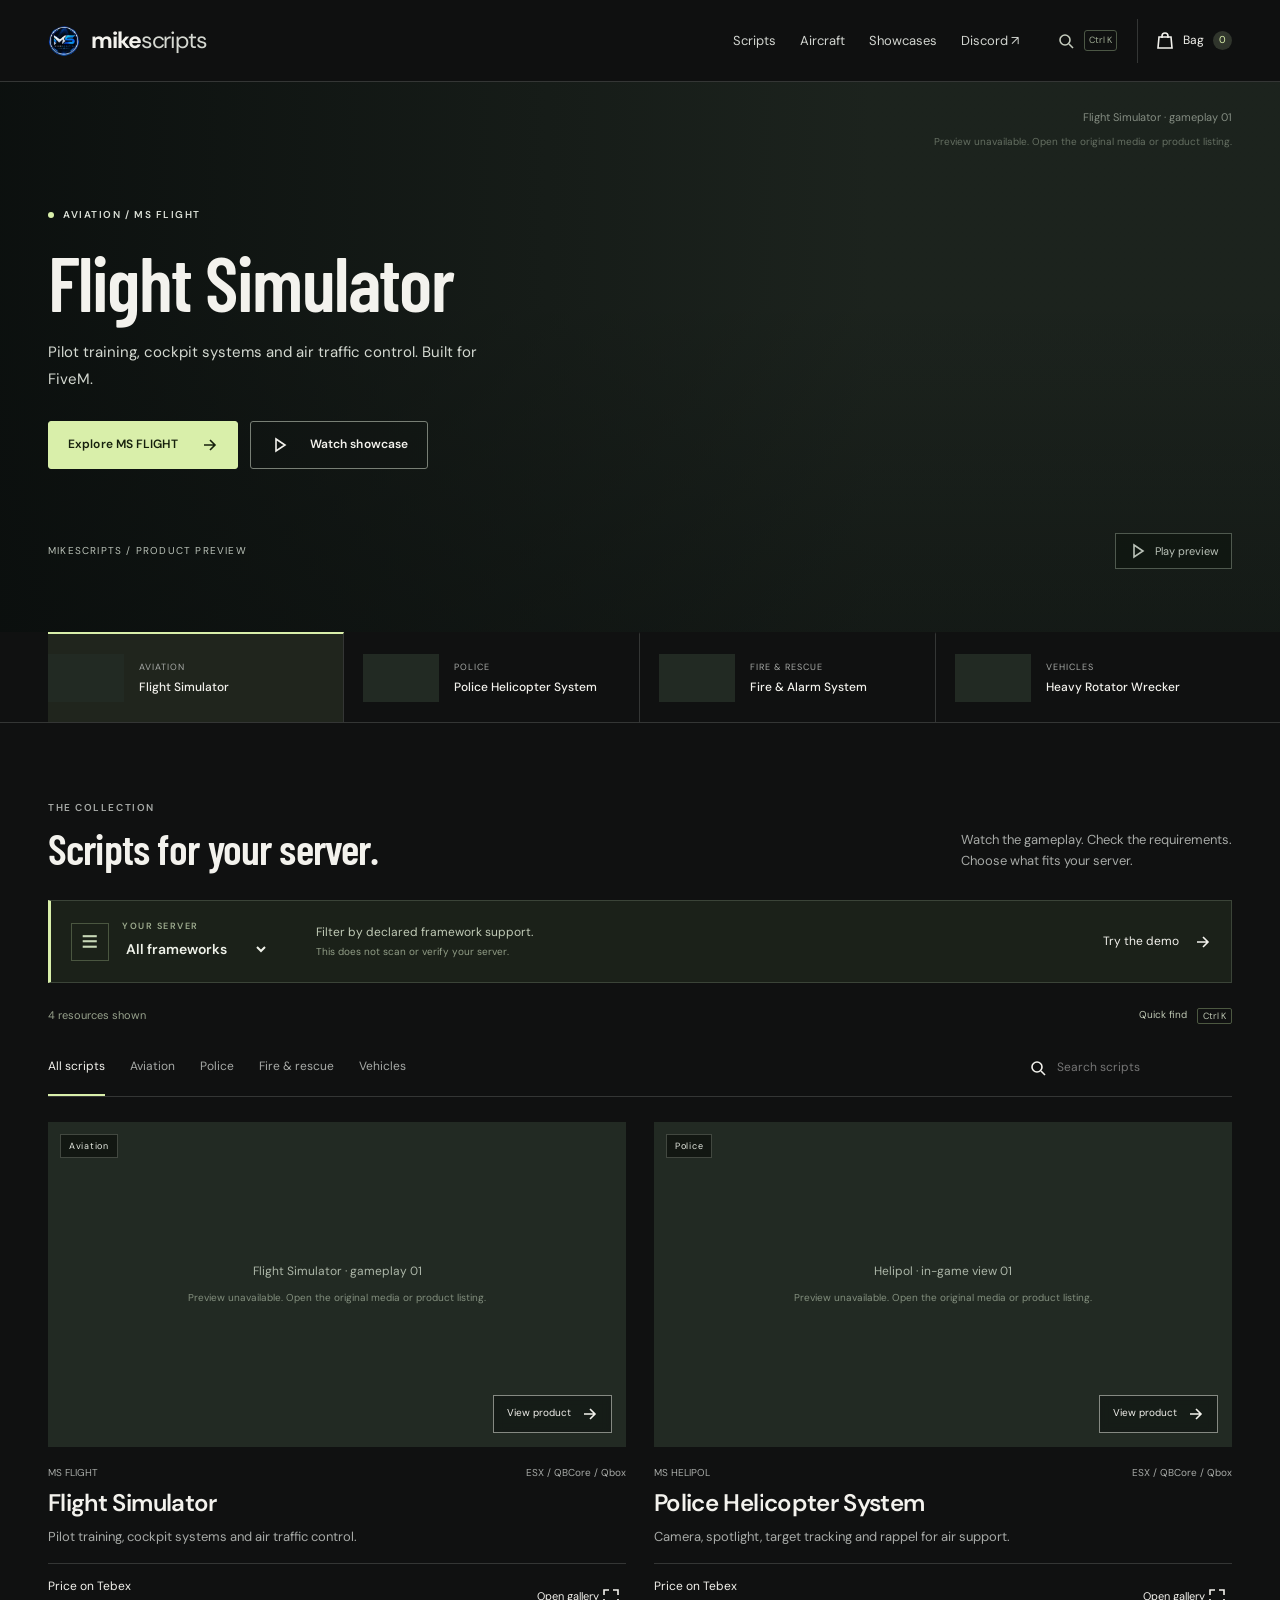
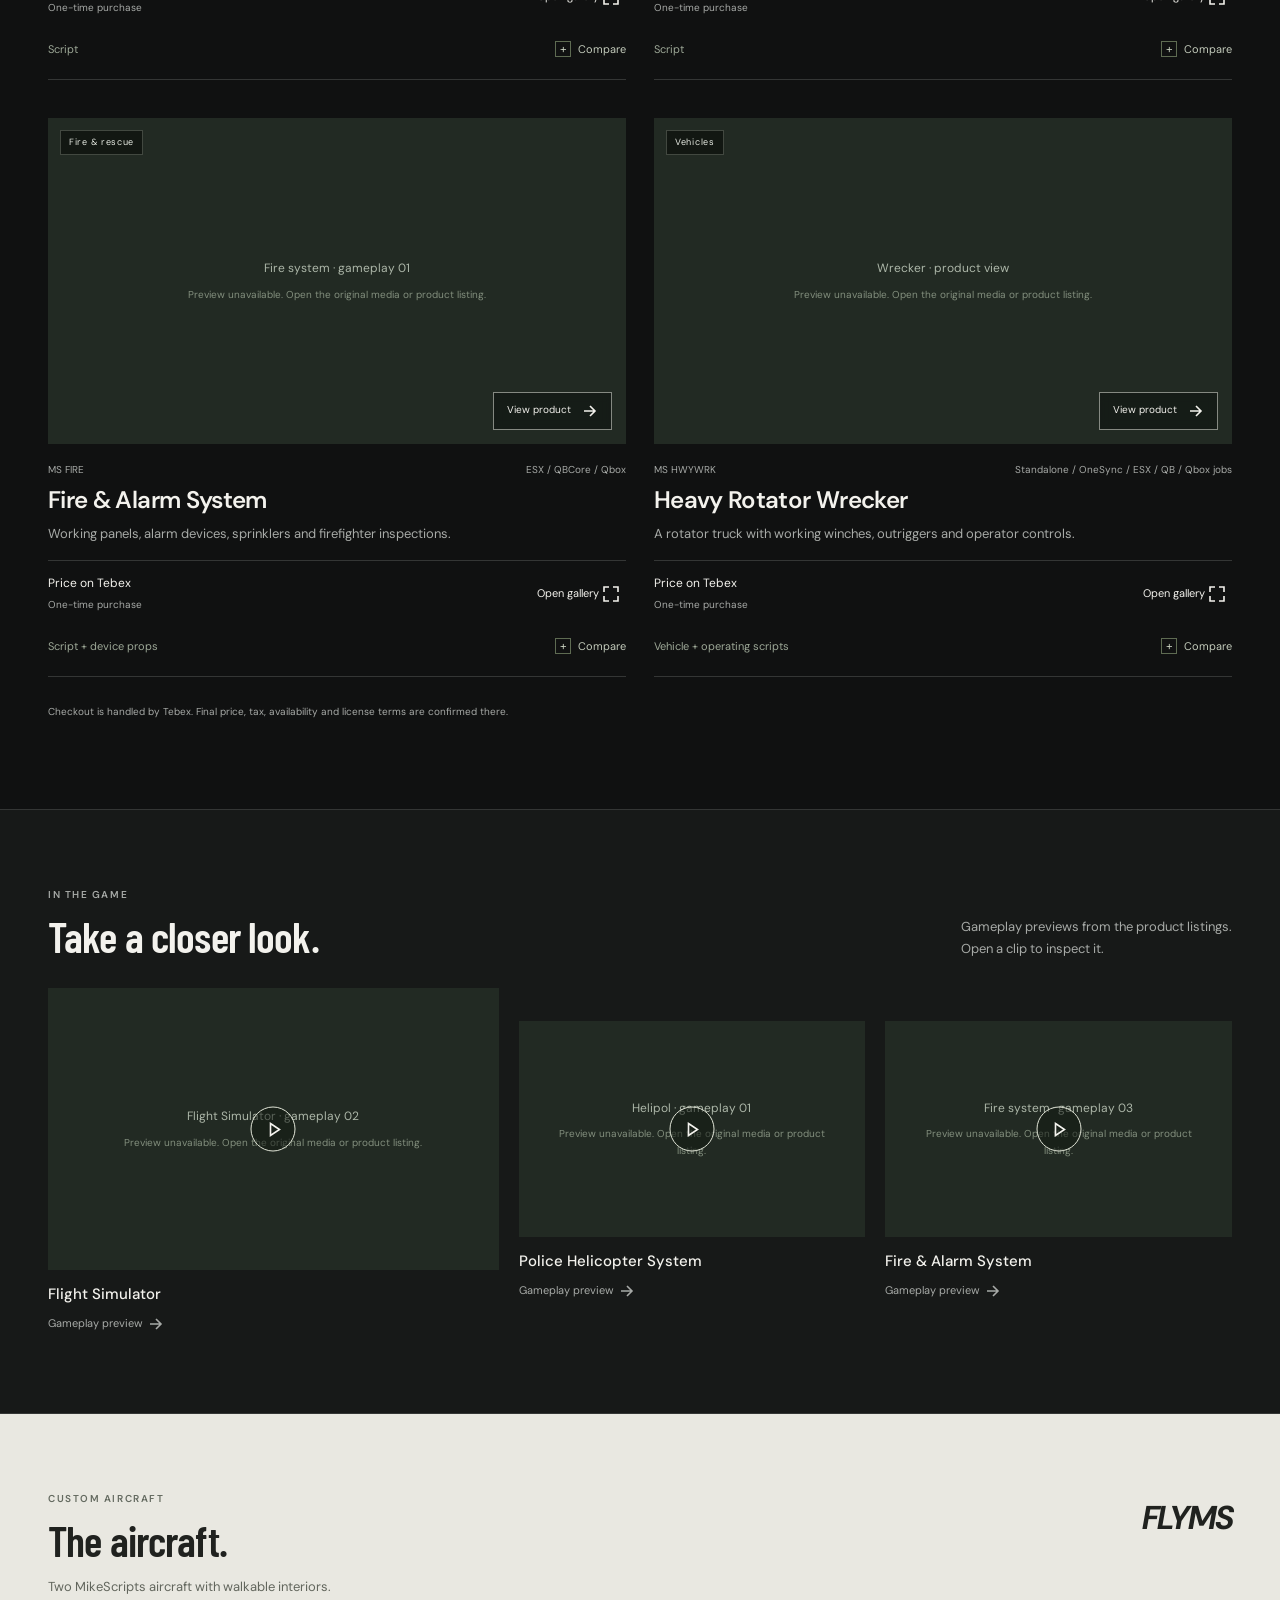
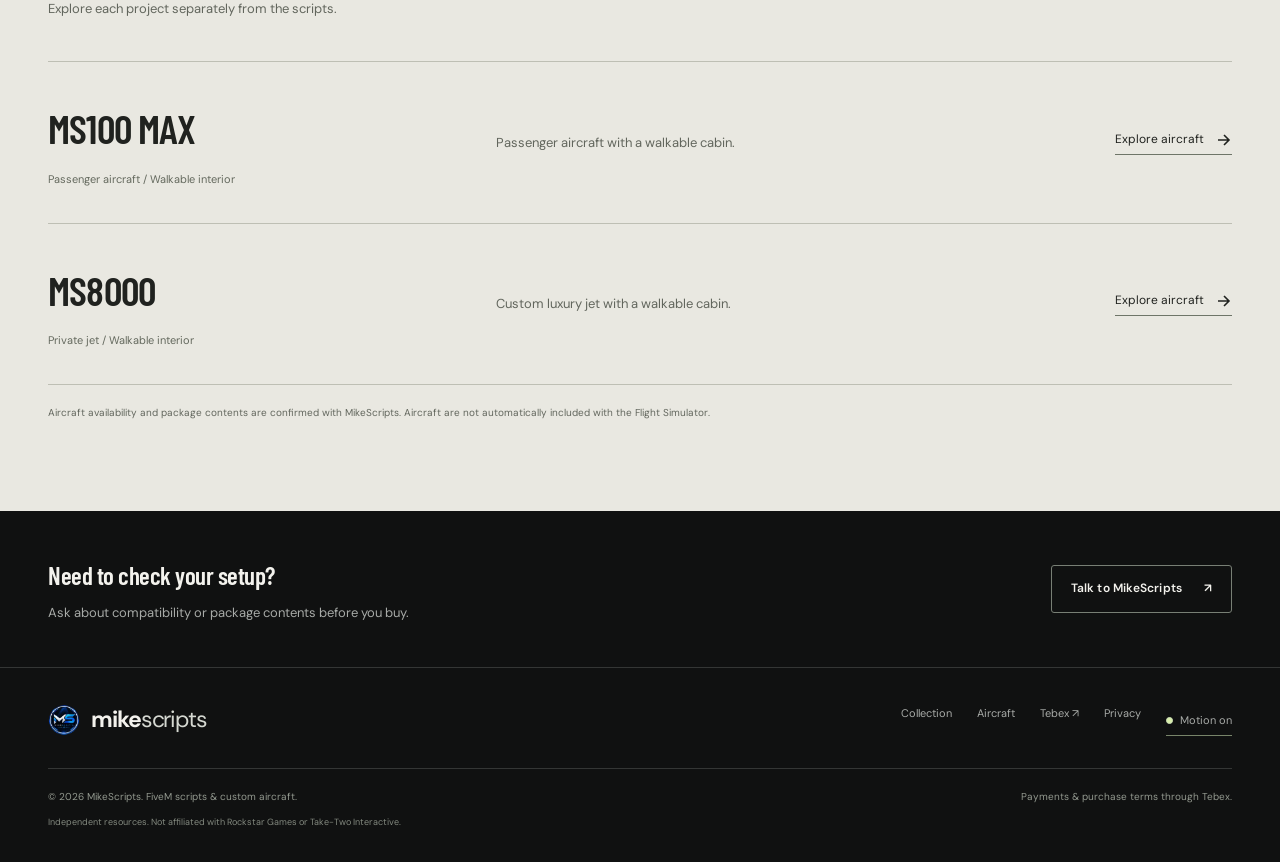
==== commit dc998f0d: "Refine typography and motion; add FiveM server-owner planning tools" ====
--- a/storefront/index.html
+++ b/storefront/index.html
@@ -1,3 +1,3 @@
 <!doctype html>
-<html lang="en"><head><meta charset="utf-8"><meta name="viewport" content="width=device-width,initial-scale=1"><base href="./"><title>MikeScripts — FiveM scripts &amp; custom aircraft</title><meta name="description" content="Explore MikeScripts aviation, police, fire and recovery scripts, plus MS100 MAX and MS8000 custom aircraft. Watch product media and purchase through Tebex."><meta name="theme-color" content="#101111"><meta name="referrer" content="strict-origin-when-cross-origin"><meta property="og:title" content="MikeScripts — FiveM scripts &amp; custom aircraft"><meta property="og:description" content="Explore MikeScripts aviation, police, fire and recovery scripts, plus MS100 MAX and MS8000 custom aircraft. Watch product media and purchase through Tebex."><link rel="stylesheet" href="site.css"><script defer src="brand.js"></script><script defer src="config.js"></script><script defer src="media-overrides.js"></script><script defer src="tebex.js"></script><script defer src="layout.js"></script><script defer src="site.js"></script><script defer src="commerce.js"></script></head>
+<html lang="en"><head><meta charset="utf-8"><meta name="viewport" content="width=device-width,initial-scale=1"><base href="./"><title>MikeScripts — FiveM scripts &amp; custom aircraft</title><meta name="description" content="Explore MikeScripts aviation, police, fire and recovery scripts, plus MS100 MAX and MS8000 custom aircraft. Watch product media and purchase through Tebex."><meta name="theme-color" content="#101111"><meta name="referrer" content="strict-origin-when-cross-origin"><meta property="og:title" content="MikeScripts — FiveM scripts &amp; custom aircraft"><meta property="og:description" content="Explore MikeScripts aviation, police, fire and recovery scripts, plus MS100 MAX and MS8000 custom aircraft. Watch product media and purchase through Tebex."><link rel="preconnect" href="https://fonts.googleapis.com"><link rel="preconnect" href="https://fonts.gstatic.com" crossorigin><link rel="stylesheet" href="https://fonts.googleapis.com/css2?family=Barlow+Condensed:wght@500;600&amp;family=DM+Sans:wght@400;500;600;700&amp;display=swap"><link rel="stylesheet" href="site.css"><link rel="stylesheet" href="experience.css"><script defer src="brand.js"></script><script defer src="config.js"></script><script defer src="media-overrides.js"></script><script defer src="owner-data.js"></script><script defer src="tebex.js"></script><script defer src="layout.js"></script><script defer src="site.js"></script><script defer src="commerce.js"></script><script defer src="experience.js"></script></head>
 <body data-page="home"><main id="main"><h1>MikeScripts</h1><p>FiveM scripts and custom aircraft.</p></main><noscript><p><a href="https://mikescripts.tebex.io">Browse MikeScripts on Tebex</a>. Enable JavaScript to use the galleries.</p></noscript></body></html>
--- a/storefront/experience.css
+++ b/storefront/experience.css
@@ -0,0 +1,68 @@
+/* V3: restrained studio typography, owner utilities and deliberate interaction motion. */
+:root{--font-ui:'DM Sans',Arial,Helvetica,sans-serif;--font-display:'Barlow Condensed','Arial Narrow',Arial,sans-serif;--ease:cubic-bezier(.2,.75,.25,1);--accent:#d9efaa;--owner-line:#3b4438}
+body{font-family:var(--font-ui);font-weight:400;font-size:15px;line-height:1.65;text-rendering:optimizeLegibility}
+button,input,select,textarea{font-family:var(--font-ui)}
+.hero h1,.buy-panel h1,.section-head h2,.aircraft-row h3,.owner-dialog h2,.cart-head h2,.support-inner h2{font-family:var(--font-display);font-weight:600;letter-spacing:-.02em}
+.hero h1{font-size:clamp(49px,6vw,88px);line-height:1.01;max-width:760px;text-wrap:balance}
+.hero-copy{font-size:15px;max-width:450px;line-height:1.8}.hero .wrap{padding-top:125px}
+.buy-panel h1{font-size:48px;line-height:1.08}.section-head h2{font-size:43px;line-height:1.08}.aircraft-row h3{font-size:41px}
+.product-info h3{font-family:var(--font-ui);font-size:24px;font-weight:600;line-height:1.23;letter-spacing:-.65px}
+.brand{font-family:var(--font-ui);font-weight:700;letter-spacing:-1.1px}.kicker,.hero-kicker{font-family:var(--font-ui);font-weight:600;letter-spacing:1.55px;font-size:10px}
+.button{font-weight:600;letter-spacing:.1px;border-radius:3px;transition:background-color .18s,color .18s,border-color .18s,transform .18s var(--ease)}
+.button .icon,.text-link .icon,.art-action .icon{transition:transform .2s var(--ease)}
+.button:hover .icon,.text-link:hover .icon,.product-visual:hover .art-action .icon{transform:translateX(3px)}
+.button:active{transform:translateY(1px)}
+.nav a{position:relative;padding-block:8px}.nav a:after{content:'';position:absolute;left:0;right:0;bottom:0;height:1px;background:var(--accent);transform:scaleX(0);transform-origin:left;transition:transform .22s var(--ease)}
+.nav a:hover:after,.nav a:focus-visible:after{transform:scaleX(1)}
+.site-header{transition:border-color .2s,box-shadow .2s}.site-header.is-scrolled{box-shadow:0 5px 25px #06080630;border-bottom-color:#56604b}
+.reading-progress{height:2px;position:absolute;left:0;right:0;bottom:-1px;overflow:hidden;pointer-events:none}
+.reading-progress i{display:block;width:100%;height:100%;background:var(--accent);transform:scaleX(0);transform-origin:left}
+.quick-search{display:flex;align-items:center;gap:9px;min-width:38px;min-height:44px;padding:8px;color:#c5ccbe}.quick-search kbd{font-size:9px;color:#a3af97;border:1px solid #4c5745;padding:2px 4px;border-radius:3px;font-family:var(--font-ui)}
+.header-actions{gap:12px}.header-inner{gap:30px}.nav{gap:24px}.bag-button{padding-left:18px;min-height:44px}.bag-count{transition:background .2s,color .2s}
+.motion-toggle{color:var(--muted);font-size:11px;padding:3px 0;border-bottom:1px solid #78856a}.motion-toggle:before{content:'';display:inline-block;width:5px;height:5px;border:1px solid #cfe2b8;border-radius:50%;margin-right:7px;background:var(--accent)}
+.motion-toggle[aria-pressed=true]:before{background:transparent}
+.product-visual .media-frame canvas,.product-visual .media-frame img{transition:transform .5s var(--ease),opacity .3s}.product-visual:hover .media-frame canvas,.product-visual:hover .media-frame img{transform:scale(1.018)}
+.art-action{transition:background-color .2s,border-color .2s;backdrop-filter:blur(5px)}.product-visual:hover .art-action{background:#18210eef;border-color:var(--accent)}
+.feature-choice{transition:border-color .24s,background-color .24s}.feature-choice:hover{background:#21271d}.feature-choice[aria-pressed=true]{background:#20251d}.gallery-thumb{transition:opacity .2s,border-color .2s}.gallery-thumb:hover{opacity:1}
+.owner-toolbar{display:flex;align-items:center;gap:25px;border:1px solid var(--owner-line);background:#1b2119;padding:18px 20px;margin:0 0 17px;border-left:3px solid var(--accent)}
+.owner-profile{display:flex;gap:13px;align-items:center;min-width:220px}.owner-profile-icon{font-size:29px;line-height:1;color:#c7d7b7;border:1px solid #4a5640;width:38px;height:38px;display:grid;place-items:center}
+.owner-profile label{display:block;font-size:9px;letter-spacing:1.5px;color:#9dab8e;font-weight:600}.owner-profile select{border:0;color:#eff2e9;background:#1b2119;font-size:14px;font-weight:600;padding:4px 26px 4px 0;min-height:30px;cursor:pointer;max-width:210px}
+.owner-toolbar-note{font-size:12px;color:#c1cbb7;line-height:1.6}.owner-toolbar-note small{display:block;font-size:10px;color:#929e87;margin-top:2px}
+.demo-trigger{font-size:12px;white-space:nowrap;margin-left:auto;display:flex;align-items:center;gap:14px;padding:10px 0;min-height:44px}
+.demo-trigger:hover{color:var(--accent)}.owner-results-line{display:flex;justify-content:space-between;align-items:center;margin:0 0 9px;gap:15px;color:#98a28d;font-size:11px}.owner-results-line .text-link{font-size:10px;border-bottom:0;color:#c0c9b5;padding:7px 0}.owner-results-line kbd{font:9px var(--font-ui);border:1px solid #4c5841;padding:1px 5px;border-radius:2px}
+.catalog-tools{margin-bottom:25px}.filters button{position:relative;transition:color .2s,border-color .2s}.filters button:hover{color:var(--accent)}
+.owner-card-strip{display:flex;align-items:center;justify-content:space-between;border-bottom:1px solid var(--line);gap:10px;margin-top:9px;padding:4px 0 10px}
+.support-status{font-size:11px;line-height:1.7;color:#aebda0}.support-status.match{color:#d0e9ac}.support-status.unknown{color:#dcc993}.support-status.neutral{color:#9da897}
+.compare-toggle{display:inline-flex;gap:7px;align-items:center;font-size:11px;padding:8px 0 8px 10px;min-height:40px;color:#c3cbbb;white-space:nowrap}
+.compare-check{width:16px;height:16px;border:1px solid #5e6b52;display:grid;place-items:center;line-height:1;font-size:12px;transition:background .18s,border-color .18s,color .18s}
+.compare-toggle[aria-pressed=true] .compare-check{background:var(--accent);color:#18220d;border-color:var(--accent)}.compare-toggle:hover{color:var(--accent)}
+.owner-product-tools{border-top:1px solid var(--owner-line);padding-top:14px;margin-top:-7px;display:grid;grid-template-columns:auto 1fr;gap:5px 12px;align-items:center}.owner-product-tools label{font-size:11px;color:#9fab95}.owner-product-tools select{justify-self:end;background:#20271c;color:#ecf2e3;font-size:11px;border:1px solid #515f44;padding:8px;max-width:180px;min-height:36px}
+.owner-product-tools p{grid-column:1/-1;margin:5px 0 0;font-weight:500}.owner-product-tools small{grid-column:1/-1;color:#909d84;font-size:10px}
+.owner-detail-actions{display:flex;align-items:center;justify-content:space-between;margin:5px 0 19px;gap:12px}.owner-detail-actions .compare-toggle{padding-left:0}.owner-detail-actions .text-link{font-size:10px}
+#owner-technical{grid-column:2}#requirements{row-gap:24px}.owner-specs{margin:0}.owner-specs>div{display:grid;grid-template-columns:150px 1fr;gap:20px;padding:13px 0;border-top:1px solid var(--line);font-size:12px;line-height:1.8}.owner-specs dt{color:#95a388}.owner-specs dd{margin:0;color:#cbd5c1}.owner-specs code{display:inline-block;font-family:ui-monospace,SFMono-Regular,Consolas,monospace;font-size:11px;background:#232c1d;border:1px solid #3d4d30;padding:2px 6px;margin:2px 4px 2px 0}
+.owner-fine{font-size:10px!important;line-height:1.8!important;color:#99a28f!important;margin:12px 0 0!important}.owner-fine a{color:#cfdbc2;text-decoration:underline;text-underline-offset:3px}
+.install-checklist{grid-column:2;background:#1c2318;border:1px solid #3b4930;padding:21px}.checklist-heading{display:flex;align-items:center;justify-content:space-between;margin-bottom:12px;gap:15px}.checklist-heading h3{font-weight:500;font-size:16px;margin:0}.checklist-heading>span{font-size:10px;color:#bacda6}
+#checklist-progress{width:100%;height:3px;margin-bottom:12px;border:0;display:block;background:#38412e;accent-color:var(--accent)}#checklist-progress::-webkit-progress-bar{background:#38412e}#checklist-progress::-webkit-progress-value{background:var(--accent);transition:width .3s var(--ease)}#checklist-progress::-moz-progress-bar{background:var(--accent)}
+.checklist-item{display:flex;align-items:flex-start;gap:11px;font-size:12px;line-height:1.65;cursor:pointer;padding:9px 0}.checklist-item input{width:17px;height:17px;accent-color:var(--accent);margin-top:2px;flex-shrink:0}.checklist-item:has(input:checked) span{color:#dcecc9}.install-checklist .text-link{font-size:11px;margin-top:17px}
+.owner-dialog{padding:0;border:1px solid #566447;background:#151b12;color:var(--text);border-radius:7px;max-height:90dvh;width:min(630px,94vw);box-shadow:0 30px 100px #0008}
+.owner-dialog::backdrop{background:#050904da;backdrop-filter:blur(5px)}
+.owner-dialog-head{display:flex;align-items:center;justify-content:space-between;gap:15px;padding:22px 25px;border-bottom:1px solid #38442e}.owner-dialog h2{font-size:35px;line-height:1.1;margin:7px 0 0}.owner-dialog .kicker{font-size:9px}.owner-dialog .icon-button{min-width:40px;min-height:40px;font-size:22px}
+.owner-dialog-body{padding:23px 25px}.owner-dialog-body>p{font-size:13px;color:#b6c1aa;line-height:1.8;margin:0 0 20px}.owner-dialog-body .text-link{margin-top:21px;font-size:11px}
+.command-dialog{margin:12vh auto auto;width:min(660px,94vw)}.command-input{display:flex;align-items:center;gap:12px;padding:14px 25px;border-bottom:1px solid #34452b}.command-input input{border:0;background:transparent;color:white;font-size:16px;width:100%;padding:10px 0;outline-offset:2px}
+.command-count{font-size:10px;color:#93a385;padding:0 25px;margin:14px 0 8px}.command-result{display:grid;grid-template-columns:93px 1fr 18px;gap:15px;padding:15px 25px;align-items:center;transition:background-color .18s}.command-result:hover,.command-result:focus-visible{background:#26331d}.command-type{font:10px ui-monospace,SFMono-Regular,Consolas,monospace;color:#a4c781}.command-result strong{display:block;font-size:14px;font-weight:500;line-height:1.4}.command-result small{display:block;font-size:11px;color:#9dab91;margin-top:4px;line-height:1.6}.command-foot{display:flex;justify-content:space-between;gap:15px;font-size:10px;padding:13px 25px;border-top:1px solid #33402a;color:#99ab89}.command-foot kbd{font:10px var(--font-ui)}.command-empty{padding:25px;font-size:13px;color:#9dab91}#command-results{max-height:53dvh;overflow-y:auto}
+.compare-dialog{width:min(1100px,96vw)}.compare-note{font-size:12px;padding:0 25px;color:#a7b499;line-height:1.8;margin:20px 0}.compare-scroll{overflow:auto;max-height:58dvh;margin:0 25px;scrollbar-width:thin}.compare-table{width:100%;border-collapse:collapse;font-size:12px;line-height:1.7;table-layout:fixed;min-width:590px}.compare-table th,.compare-table td{padding:17px 18px;vertical-align:top;border-bottom:1px solid #39462e;text-align:left;overflow-wrap:anywhere}.compare-table th:first-child{width:170px;color:#8d9f7d;font-weight:400;padding-left:0}.compare-table thead th{background:#1a2314}.compare-table thead small{display:block;color:#acbd98;font-size:9px;letter-spacing:1px}.compare-table thead strong{display:block;font-family:var(--font-display);font-size:26px;line-height:1.1;font-weight:600;margin:7px 0}.compare-table td{color:#c4d0b8;border-left:1px solid #303d26}.comparison-remove{padding:6px 0;margin-top:8px;font-size:10px;color:#95a485}.compare-table a{font-size:11px}.compare-bottom{display:flex;justify-content:space-between;align-items:center;gap:15px;padding:19px 25px;font-size:10px;color:#a2b68b}.compare-bottom .text-link{font-size:11px}
+.compare-tray{position:fixed;bottom:20px;left:50%;transform:translateX(-50%);z-index:23;background:#202c18f5;border:1px solid #708956;border-radius:5px;padding:10px 13px 10px 19px;display:flex;align-items:center;gap:17px;max-width:calc(100vw - 32px);box-shadow:0 14px 45px #0007;backdrop-filter:blur(10px)}
+.tray-label{font-size:10px;color:#96ae7e;white-space:nowrap}.compare-tray #compare-tray-items{font-size:11px;color:#d7e9c6;white-space:nowrap;overflow:hidden;text-overflow:ellipsis;max-width:360px}.compare-tray .button{min-height:40px;padding:10px 14px;gap:10px;white-space:nowrap;font-size:11px}.tray-clear{min-width:34px;min-height:40px;font-size:20px}.has-owner-tray .footer{padding-bottom:105px}
+.owner-buy-dock{position:fixed;bottom:18px;left:50%;transform:translateX(-50%);z-index:22;background:#20291bfa;border:1px solid #6d805b;max-width:calc(100vw - 32px);width:530px;display:flex;align-items:center;justify-content:space-between;gap:15px;padding:13px 16px;border-radius:5px;box-shadow:0 15px 40px #0007}.owner-buy-dock strong{display:block;font-size:13px;font-weight:500}.owner-buy-dock small{font-size:10px;color:#a1b28c;display:block;margin-top:4px}.owner-buy-dock .button{white-space:nowrap;font-size:11px;min-height:43px}
+.demo-command{display:block;padding:18px;border:1px solid #425a2c;background:#11180c;font-size:15px;color:#d9efaa;overflow-wrap:anywhere;margin-bottom:20px;white-space:pre-wrap}.demo-dialog .button{width:100%}.copy-dialog textarea{resize:vertical;min-height:240px;max-height:48dvh;width:100%;background:#0f170a;color:#e0edce;font:12px/1.8 ui-monospace,Consolas,monospace;border:1px solid #51683b;padding:15px;margin-bottom:18px}.mobile-demo{display:block;padding:14px 0;font-size:13px;color:var(--accent)}
+.toast{border-radius:4px;transition:opacity .16s;bottom:95px}.remove-item{min-width:40px;min-height:40px;font-size:22px}.viewer-foot button{min-width:40px;min-height:40px}.filters button{min-height:44px}.back-collection{min-height:44px;align-items:center}.footer-links button{min-height:32px}
+@media(max-width:1100px){.header-inner{gap:20px}.nav{gap:16px}.header-actions{gap:8px}.quick-search kbd{display:none}.owner-toolbar{gap:18px;padding:15px 17px}.owner-profile{min-width:200px}.owner-toolbar-note{font-size:11px}.buy-panel h1{font-size:42px}.owner-specs>div{grid-template-columns:120px 1fr;gap:18px}.hero h1{font-size:72px}}
+@media(max-width:800px){.hero h1{font-size:64px;max-width:540px}.hero .wrap{padding-top:100px}.section-head h2{font-size:39px}.owner-toolbar{flex-wrap:wrap;gap:10px 20px}.owner-toolbar-note{flex:1;min-width:180px}.demo-trigger{margin-left:0;font-size:11px}.owner-profile{min-width:185px}.owner-specs>div{grid-template-columns:145px 1fr}#owner-technical,.install-checklist{grid-column:1}.header-actions{gap:10px}.buy-panel h1{font-size:43px}.owner-product-tools{max-width:100%}.owner-dialog h2{font-size:33px}.tray-label{display:none}.owner-detail-actions{justify-content:flex-start;gap:30px}.support-inner h2{font-size:29px}}
+@media(max-width:520px){.hero h1{font-size:53px;max-width:355px;letter-spacing:-.02em}.hero .wrap{padding-top:94px}.hero-copy{font-size:14px;line-height:1.8}.section-head h2{font-size:36px}.brand{font-size:19px}.brand img{width:26px;height:26px}.header-actions{gap:3px}.header-inner{gap:7px}.quick-search{padding:6px;min-width:34px}.bag-button{border:0;padding-left:6px;gap:6px;font-size:11px}.menu-toggle{padding:7px}.owner-toolbar{padding:14px;gap:11px}.owner-profile{min-width:0;flex:1}.owner-profile select{font-size:13px;max-width:166px;padding-right:18px}.owner-profile-icon{width:31px;height:31px;font-size:25px}.owner-profile label{font-size:8px}.owner-toolbar-note{order:3;flex-basis:100%;font-size:11px;border-top:1px solid #38462d;padding-top:10px}.owner-toolbar-note small{font-size:10px}.demo-trigger{font-size:10px;gap:7px}.demo-trigger .icon{width:14px}.owner-results-line{font-size:10px;gap:8px}.owner-results-line kbd{display:none}.owner-results-line .text-link{font-size:10px}.product-info h3{font-size:23px}.owner-card-strip{margin-top:7px}.owner-dialog-head{padding:19px}.owner-dialog h2{font-size:29px}.owner-dialog-body{padding:19px}.owner-dialog-head .kicker{font-size:8px;letter-spacing:1px}.command-input{padding:10px 19px}.command-input input{font-size:14px}.command-count{padding-inline:19px}.command-result{grid-template-columns:1fr 18px;padding:13px 19px;gap:3px 15px}.command-type{grid-column:1;grid-row:1;font-size:9px}.command-result>span:nth-child(2){grid-column:1;grid-row:2}.command-result>.icon{grid-column:2;grid-row:1/3}.command-result strong{font-size:13px}.command-result small{font-size:10px}.command-foot{padding-inline:19px;font-size:9px}.command-dialog{margin-top:7vh}.compare-note{padding-inline:18px;font-size:11px}.compare-scroll{margin:0 18px}.compare-bottom{padding:17px 18px;align-items:flex-start;flex-wrap:wrap}.compare-table{min-width:620px}.compare-table th,.compare-table td{padding:13px}.compare-table th:first-child{width:140px}.compare-tray{gap:9px;bottom:12px;padding:8px 9px 8px 13px;max-width:calc(100vw - 20px);width:calc(100vw - 20px)}.compare-tray #compare-tray-items{font-size:10px;flex:1}.compare-tray .button{font-size:10px;padding:10px;gap:7px}.tray-clear{min-width:27px}.owner-buy-dock{padding:11px 13px;max-width:calc(100vw - 20px);bottom:12px;gap:10px}.owner-buy-dock strong{font-size:12px}.owner-buy-dock .button{font-size:10px;padding:11px 13px;gap:7px}.owner-buy-dock small{font-size:9px}.owner-specs>div{grid-template-columns:1fr;gap:4px}.owner-specs dt{font-size:10px}.owner-specs dd{font-size:12px}.install-checklist{padding:17px}.checklist-item{font-size:11px}.owner-product-tools select{max-width:175px}.owner-detail-actions{justify-content:space-between;gap:12px}.owner-detail-actions .text-link{font-size:10px}.owner-card-strip .support-status{font-size:10px}.compare-toggle{font-size:10px}.aircraft-row h3{font-size:37px}.footer-links{gap:15px}.demo-command{font-size:12px}.hero .hero-bottom>span{letter-spacing:.5px}}
+@media(max-width:350px){.brand{font-size:17px;gap:5px}.brand img{width:23px;height:23px}.bag-button>span:not(.bag-count){display:none}.hero h1{font-size:48px}.owner-profile-icon{display:none}.demo-trigger{font-size:9px}.owner-profile select{max-width:156px}.owner-toolbar{gap:8px}.compare-tray #compare-tray-items{max-width:98px}}
+/* Never hide content pending an animation. Device preference always wins. */
+html[data-motion=reduce]{scroll-behavior:auto}html[data-motion=reduce] *,html[data-motion=reduce] *:before,html[data-motion=reduce] *:after{animation:none!important;transition:none!important;scroll-behavior:auto!important}
+html[data-motion=reduce] .product-visual:hover img,html[data-motion=reduce] .product-visual:hover canvas,html[data-motion=reduce] .button:hover .icon,html[data-motion=reduce] .text-link:hover .icon,html[data-motion=reduce] .product-visual:hover .art-action .icon,html[data-motion=reduce] .button:active{transform:none!important}
+@media(prefers-reduced-motion:reduce){html{scroll-behavior:auto}*,*:before,*:after{animation:none!important;transition:none!important;scroll-behavior:auto!important}.product-visual:hover img,.product-visual:hover canvas,.button:hover .icon,.text-link:hover .icon,.button:active{transform:none!important}}
+/* Specificity-safe visually hidden single-option select: never creates page overflow. */
+.purchase-block select.sr-only{width:1px;min-width:0;max-width:1px;height:1px;min-height:0;padding:0;border:0;overflow:hidden;clip-path:inset(50%)}
